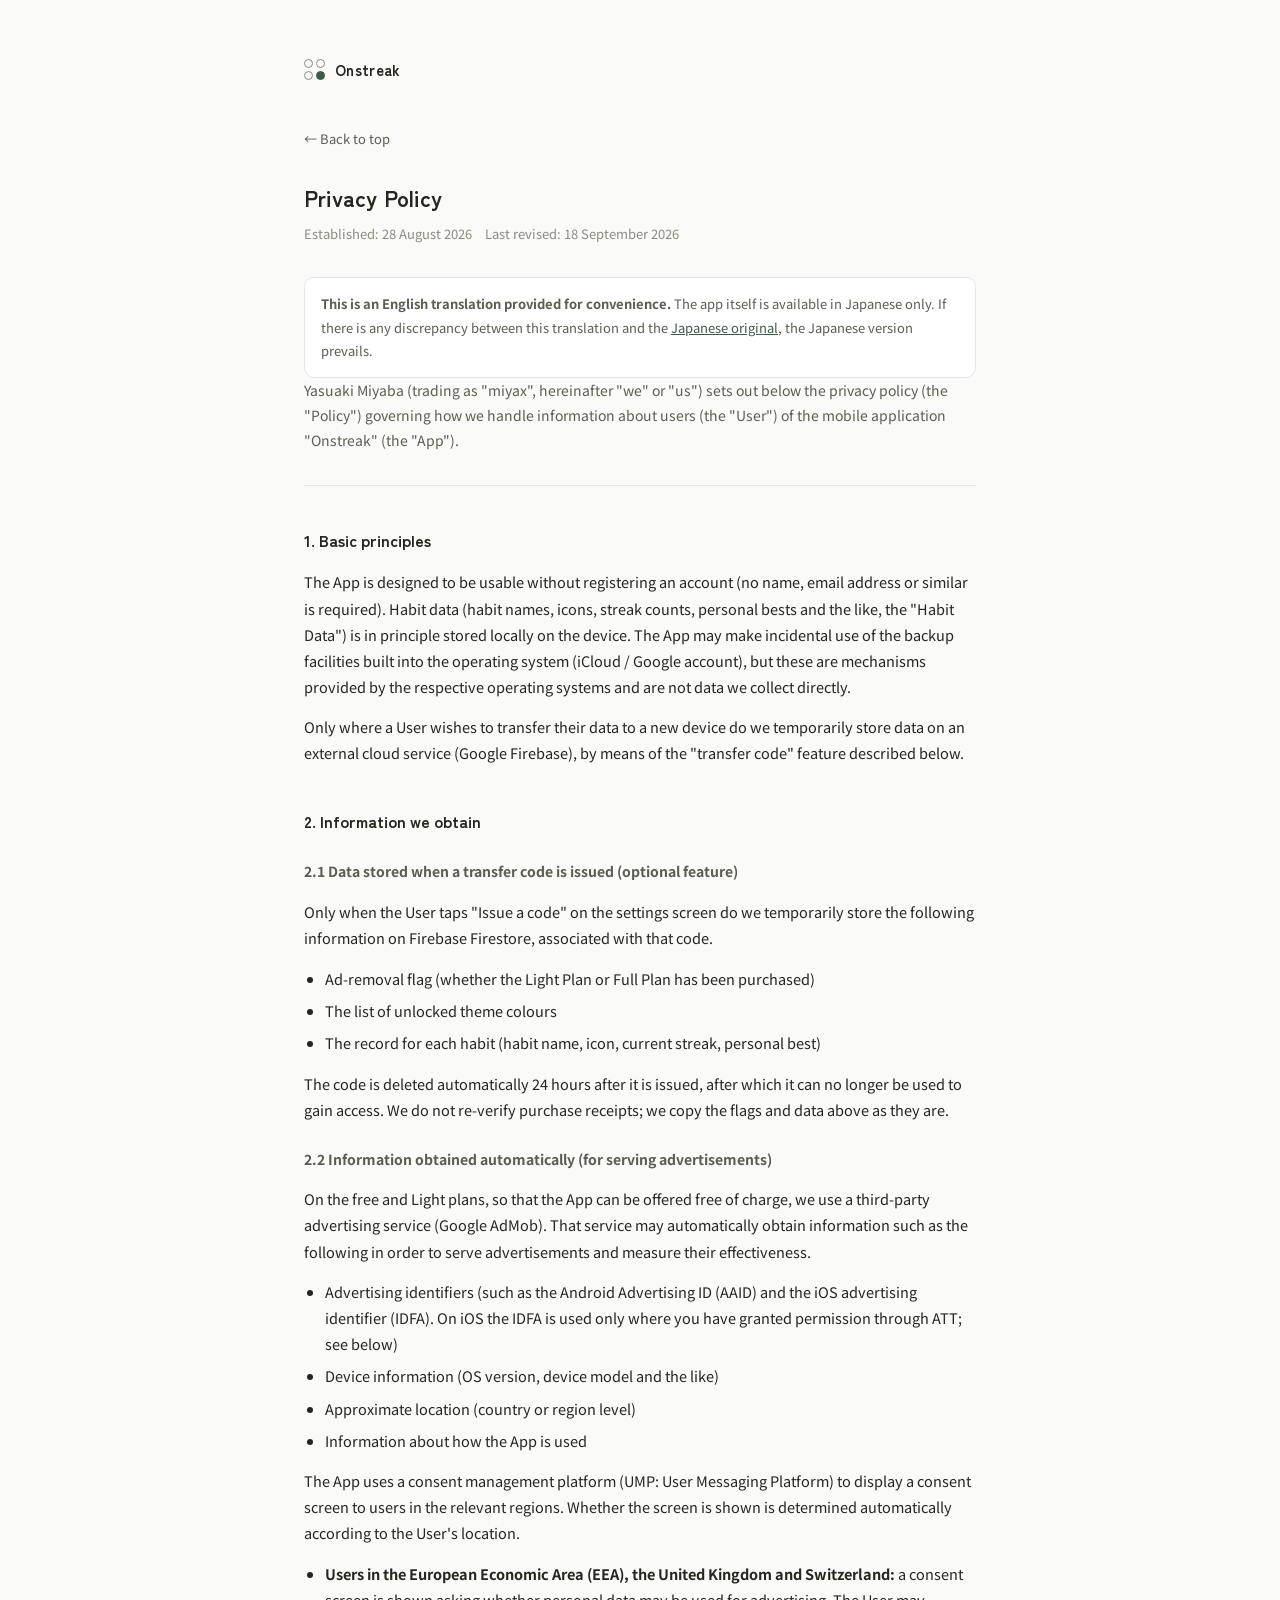
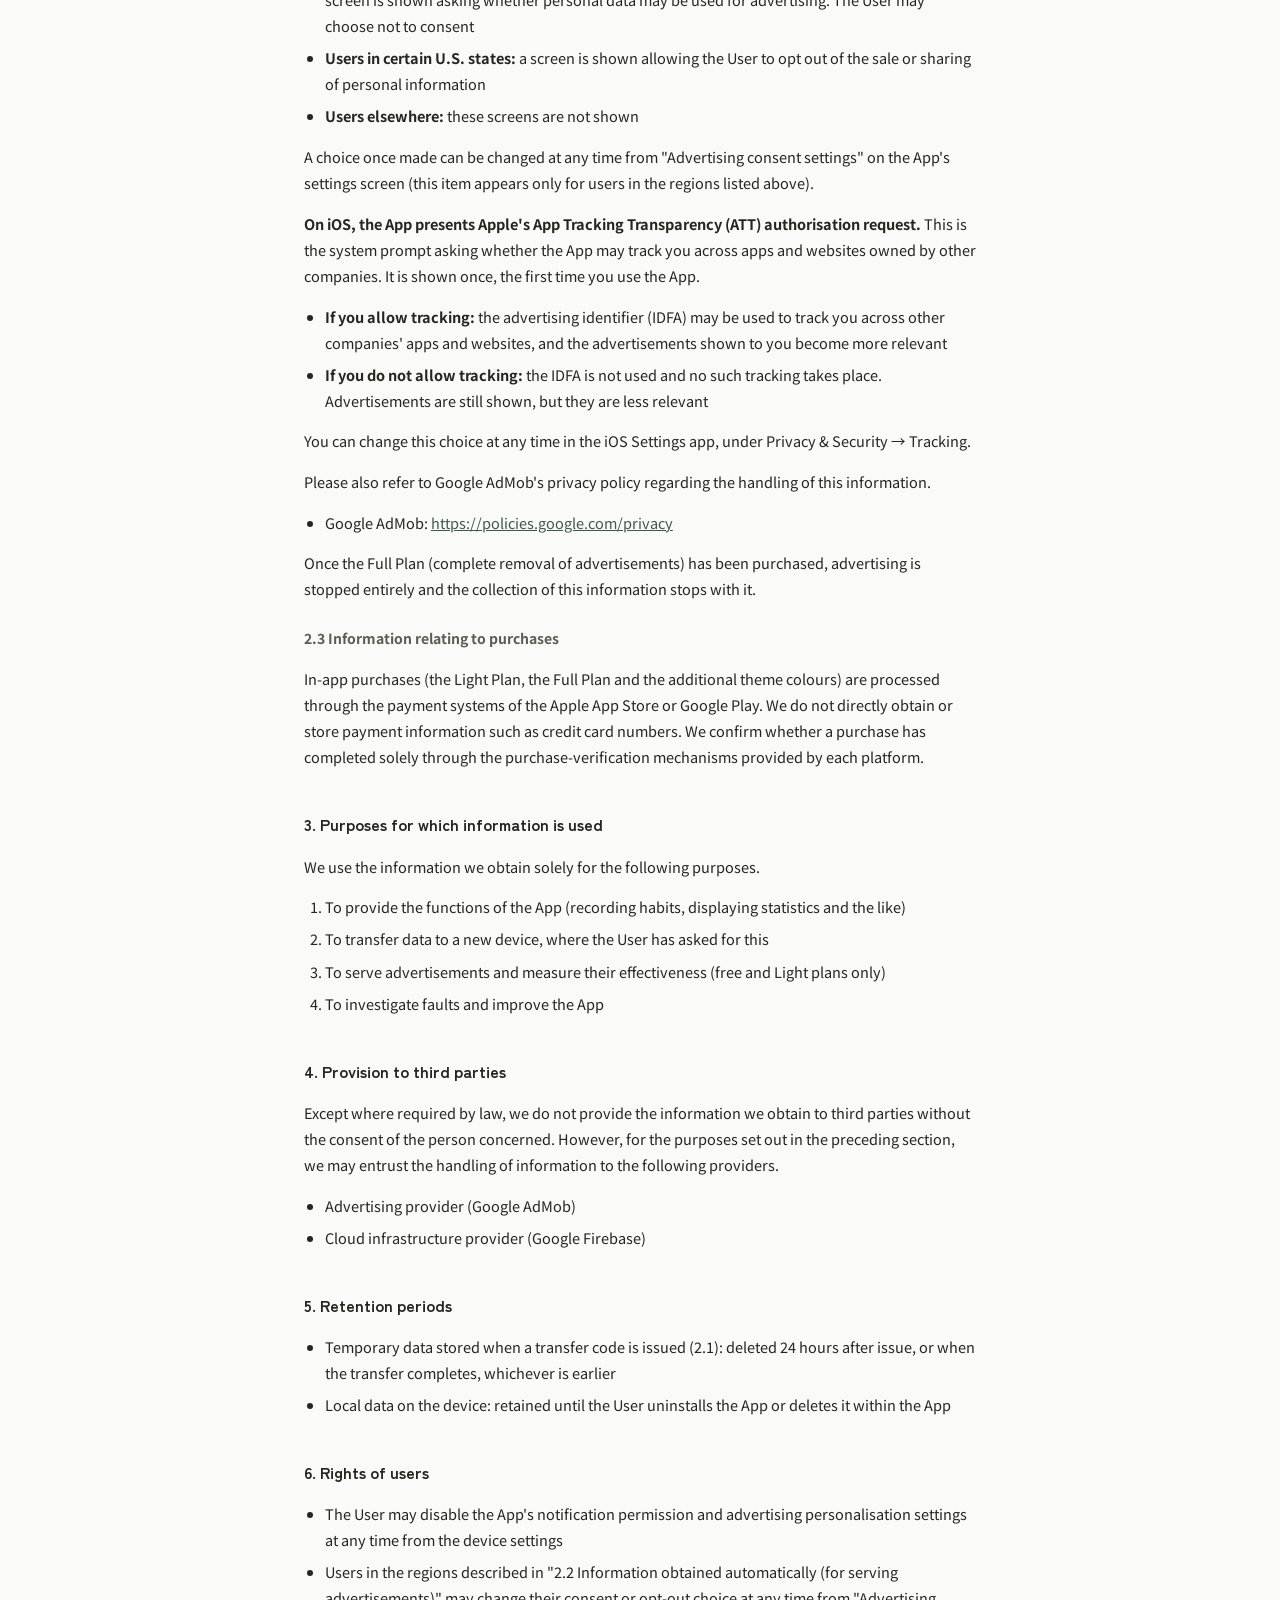
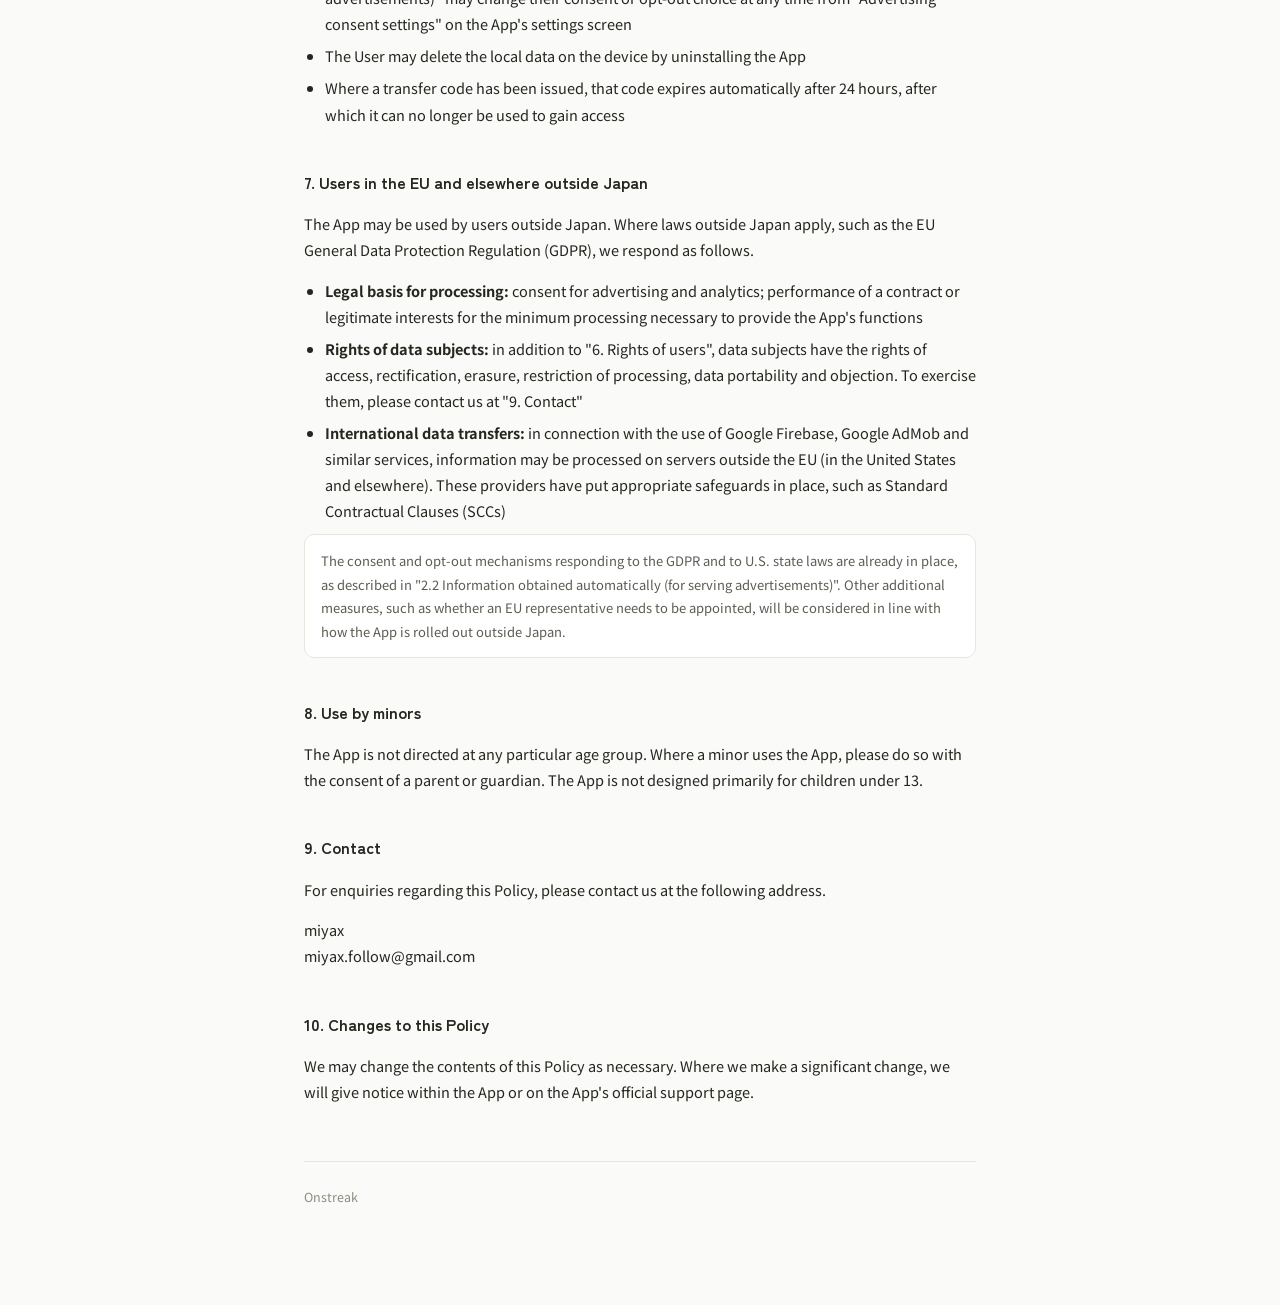
==== privacy-policy-en.html @ 6d24bc46 "ATTの実装に合わせてプライバシーポリシーを更新する" ====
<!doctype html>
<html lang="en">
<head>
<meta charset="utf-8">
<meta name="viewport" content="width=device-width, initial-scale=1">
<title>Privacy Policy｜Onstreak</title>
<link rel="stylesheet" href="style.css">
</head>
<body>
<div class="wrap">
  <div class="brand">
    <div class="brand-dots"><span></span><span></span><span></span><span></span></div>
    <div class="brand-name">Onstreak</div>
  </div>
  <a class="back" href="index.html">← Back to top</a>

  <h1>Privacy Policy</h1>
  <div class="dates">Established: 28 August 2026　Last revised: 18 September 2026</div>

  <div class="note">
    <strong>This is an English translation provided for convenience.</strong>
    The app itself is available in Japanese only. If there is any discrepancy between this
    translation and the <a href="privacy-policy.html">Japanese original</a>, the Japanese
    version prevails.
  </div>

  <div class="intro">
    Yasuaki Miyaba (trading as "miyax", hereinafter "we" or "us") sets out below the privacy policy
    (the "Policy") governing how we handle information about users (the "User") of the mobile
    application "Onstreak" (the "App").
  </div>

  <h2>1. Basic principles</h2>
  <p>The App is designed to be usable without registering an account (no name, email address or similar is required). Habit data (habit names, icons, streak counts, personal bests and the like, the "Habit Data") is in principle stored locally on the device. The App may make incidental use of the backup facilities built into the operating system (iCloud / Google account), but these are mechanisms provided by the respective operating systems and are not data we collect directly.</p>
  <p>Only where a User wishes to transfer their data to a new device do we temporarily store data on an external cloud service (Google Firebase), by means of the "transfer code" feature described below.</p>

  <h2>2. Information we obtain</h2>

  <h3>2.1 Data stored when a transfer code is issued (optional feature)</h3>
  <p>Only when the User taps "Issue a code" on the settings screen do we temporarily store the following information on Firebase Firestore, associated with that code.</p>
  <ul>
    <li>Ad-removal flag (whether the Light Plan or Full Plan has been purchased)</li>
    <li>The list of unlocked theme colours</li>
    <li>The record for each habit (habit name, icon, current streak, personal best)</li>
  </ul>
  <p>The code is deleted automatically 24 hours after it is issued, after which it can no longer be used to gain access. We do not re-verify purchase receipts; we copy the flags and data above as they are.</p>

  <h3>2.2 Information obtained automatically (for serving advertisements)</h3>
  <p>On the free and Light plans, so that the App can be offered free of charge, we use a third-party advertising service (Google AdMob). That service may automatically obtain information such as the following in order to serve advertisements and measure their effectiveness.</p>
  <ul>
    <li>Advertising identifiers (such as the Android Advertising ID (AAID) and the iOS advertising identifier (IDFA). On iOS the IDFA is used only where you have granted permission through ATT; see below)</li>
    <li>Device information (OS version, device model and the like)</li>
    <li>Approximate location (country or region level)</li>
    <li>Information about how the App is used</li>
  </ul>
  <p>The App uses a consent management platform (UMP: User Messaging Platform) to display a consent screen to users in the relevant regions. Whether the screen is shown is determined automatically according to the User's location.</p>
  <ul>
    <li><strong>Users in the European Economic Area (EEA), the United Kingdom and Switzerland:</strong> a consent screen is shown asking whether personal data may be used for advertising. The User may choose not to consent</li>
    <li><strong>Users in certain U.S. states:</strong> a screen is shown allowing the User to opt out of the sale or sharing of personal information</li>
    <li><strong>Users elsewhere:</strong> these screens are not shown</li>
  </ul>
  <p>A choice once made can be changed at any time from "Advertising consent settings" on the App's settings screen (this item appears only for users in the regions listed above).</p>
  <p><strong>On iOS, the App presents Apple's App Tracking Transparency (ATT) authorisation request.</strong> This is the system prompt asking whether the App may track you across apps and websites owned by other companies. It is shown once, the first time you use the App.</p>
  <ul>
    <li><strong>If you allow tracking:</strong> the advertising identifier (IDFA) may be used to track you across other companies' apps and websites, and the advertisements shown to you become more relevant</li>
    <li><strong>If you do not allow tracking:</strong> the IDFA is not used and no such tracking takes place. Advertisements are still shown, but they are less relevant</li>
  </ul>
  <p>You can change this choice at any time in the iOS Settings app, under Privacy &amp; Security &rarr; Tracking.</p>
  <p>Please also refer to Google AdMob's privacy policy regarding the handling of this information.</p>
  <ul>
    <li>Google AdMob: <a href="https://policies.google.com/privacy" target="_blank" rel="noopener">https://policies.google.com/privacy</a></li>
  </ul>
  <p>Once the Full Plan (complete removal of advertisements) has been purchased, advertising is stopped entirely and the collection of this information stops with it.</p>

  <h3>2.3 Information relating to purchases</h3>
  <p>In-app purchases (the Light Plan, the Full Plan and the additional theme colours) are processed through the payment systems of the Apple App Store or Google Play. We do not directly obtain or store payment information such as credit card numbers. We confirm whether a purchase has completed solely through the purchase-verification mechanisms provided by each platform.</p>

  <h2>3. Purposes for which information is used</h2>
  <p>We use the information we obtain solely for the following purposes.</p>
  <ol>
    <li>To provide the functions of the App (recording habits, displaying statistics and the like)</li>
    <li>To transfer data to a new device, where the User has asked for this</li>
    <li>To serve advertisements and measure their effectiveness (free and Light plans only)</li>
    <li>To investigate faults and improve the App</li>
  </ol>

  <h2>4. Provision to third parties</h2>
  <p>Except where required by law, we do not provide the information we obtain to third parties without the consent of the person concerned. However, for the purposes set out in the preceding section, we may entrust the handling of information to the following providers.</p>
  <ul>
    <li>Advertising provider (Google AdMob)</li>
    <li>Cloud infrastructure provider (Google Firebase)</li>
  </ul>

  <h2>5. Retention periods</h2>
  <ul>
    <li>Temporary data stored when a transfer code is issued (2.1): deleted 24 hours after issue, or when the transfer completes, whichever is earlier</li>
    <li>Local data on the device: retained until the User uninstalls the App or deletes it within the App</li>
  </ul>

  <h2>6. Rights of users</h2>
  <ul>
    <li>The User may disable the App's notification permission and advertising personalisation settings at any time from the device settings</li>
    <li>Users in the regions described in "2.2 Information obtained automatically (for serving advertisements)" may change their consent or opt-out choice at any time from "Advertising consent settings" on the App's settings screen</li>
    <li>The User may delete the local data on the device by uninstalling the App</li>
    <li>Where a transfer code has been issued, that code expires automatically after 24 hours, after which it can no longer be used to gain access</li>
  </ul>

  <h2>7. Users in the EU and elsewhere outside Japan</h2>
  <p>The App may be used by users outside Japan. Where laws outside Japan apply, such as the EU General Data Protection Regulation (GDPR), we respond as follows.</p>
  <ul>
    <li><strong>Legal basis for processing:</strong> consent for advertising and analytics; performance of a contract or legitimate interests for the minimum processing necessary to provide the App's functions</li>
    <li><strong>Rights of data subjects:</strong> in addition to "6. Rights of users", data subjects have the rights of access, rectification, erasure, restriction of processing, data portability and objection. To exercise them, please contact us at "9. Contact"</li>
    <li><strong>International data transfers:</strong> in connection with the use of Google Firebase, Google AdMob and similar services, information may be processed on servers outside the EU (in the United States and elsewhere). These providers have put appropriate safeguards in place, such as Standard Contractual Clauses (SCCs)</li>
  </ul>
  <div class="note">The consent and opt-out mechanisms responding to the GDPR and to U.S. state laws are already in place, as described in "2.2 Information obtained automatically (for serving advertisements)". Other additional measures, such as whether an EU representative needs to be appointed, will be considered in line with how the App is rolled out outside Japan.</div>

  <h2>8. Use by minors</h2>
  <p>The App is not directed at any particular age group. Where a minor uses the App, please do so with the consent of a parent or guardian. The App is not designed primarily for children under 13.</p>

  <h2>9. Contact</h2>
  <p>For enquiries regarding this Policy, please contact us at the following address.</p>
  <p>miyax<br>miyax.follow@gmail.com</p>

  <h2>10. Changes to this Policy</h2>
  <p>We may change the contents of this Policy as necessary. Where we make a significant change, we will give notice within the App or on the App's official support page.</p>

  <footer>Onstreak</footer>
</div>
</body>
</html>
---- style.css ----
@import url('https://fonts.googleapis.com/css2?family=Noto+Sans+JP:wght@400;500;700&family=Zen+Kaku+Gothic+New:wght@500;700&display=swap');

:root {
  --bg: #FAFAF8;
  --surface: #FFFFFF;
  --text-primary: #26261F;
  --text-secondary: #5C5C52;
  --text-tertiary: #8C8C80;
  --accent: #3F5A47;
  --border: #E7E7DF;
}

* { box-sizing: border-box; }

body {
  margin: 0;
  background: var(--bg);
  color: var(--text-primary);
  font-family: "Noto Sans JP", -apple-system, BlinkMacSystemFont, sans-serif;
  line-height: 1.8;
  -webkit-font-smoothing: antialiased;
}

.wrap {
  max-width: 720px;
  margin: 0 auto;
  padding: 56px 24px 96px;
}

.brand {
  display: flex;
  align-items: center;
  gap: 10px;
  margin-bottom: 40px;
}

.brand-dots {
  display: grid;
  grid-template-columns: repeat(2, 9px);
  grid-template-rows: repeat(2, 9px);
  gap: 3px;
}
.brand-dots span { border-radius: 50%; background: transparent; border: 1.5px solid var(--text-tertiary); }
.brand-dots span:nth-child(4) { background: var(--accent); border-color: var(--accent); }

.brand-name {
  font-family: "Zen Kaku Gothic New", sans-serif;
  font-weight: 700;
  font-size: 15px;
  letter-spacing: 0.02em;
  color: var(--text-primary);
}

a.back {
  display: inline-block;
  margin-bottom: 28px;
  color: var(--text-secondary);
  text-decoration: none;
  font-size: 13px;
}
a.back:hover { color: var(--accent); }

h1 {
  font-family: "Zen Kaku Gothic New", sans-serif;
  font-size: 22px;
  font-weight: 700;
  margin: 0 0 4px;
  letter-spacing: 0.01em;
}

.dates {
  color: var(--text-tertiary);
  font-size: 13px;
  margin-bottom: 32px;
}

.intro {
  color: var(--text-secondary);
  font-size: 14px;
  margin-bottom: 40px;
  padding-bottom: 32px;
  border-bottom: 1px solid var(--border);
}

h2 {
  font-family: "Zen Kaku Gothic New", sans-serif;
  font-size: 16px;
  font-weight: 700;
  margin: 40px 0 14px;
  color: var(--text-primary);
}

h3 {
  font-size: 14px;
  font-weight: 700;
  margin: 24px 0 10px;
  color: var(--text-secondary);
}

p, li { font-size: 14.5px; color: var(--text-primary); }

ul, ol { padding-left: 1.3em; margin: 10px 0; }
li { margin: 6px 0; }

.card-list a {
  display: block;
  padding: 18px 20px;
  margin-bottom: 12px;
  background: var(--surface);
  border: 1px solid var(--border);
  border-radius: 12px;
  color: var(--text-primary);
  text-decoration: none;
  font-size: 14.5px;
  font-weight: 500;
  transition: border-color .15s ease;
}
.card-list a:hover { border-color: var(--accent); }
.card-list a .arrow { float: right; color: var(--text-tertiary); }

table {
  width: 100%;
  border-collapse: collapse;
  margin: 12px 0 24px;
  font-size: 13.5px;
}
table th, table td {
  text-align: left;
  padding: 12px 14px;
  border-bottom: 1px solid var(--border);
  vertical-align: top;
}
table th {
  width: 34%;
  color: var(--text-secondary);
  font-weight: 500;
  white-space: nowrap;
}

.note {
  margin-top: 6px;
  padding: 14px 16px;
  background: var(--surface);
  border: 1px solid var(--border);
  border-radius: 10px;
  color: var(--text-secondary);
  font-size: 13px;
}

footer {
  margin-top: 56px;
  padding-top: 24px;
  border-top: 1px solid var(--border);
  color: var(--text-tertiary);
  font-size: 12.5px;
}

a { color: var(--accent); }
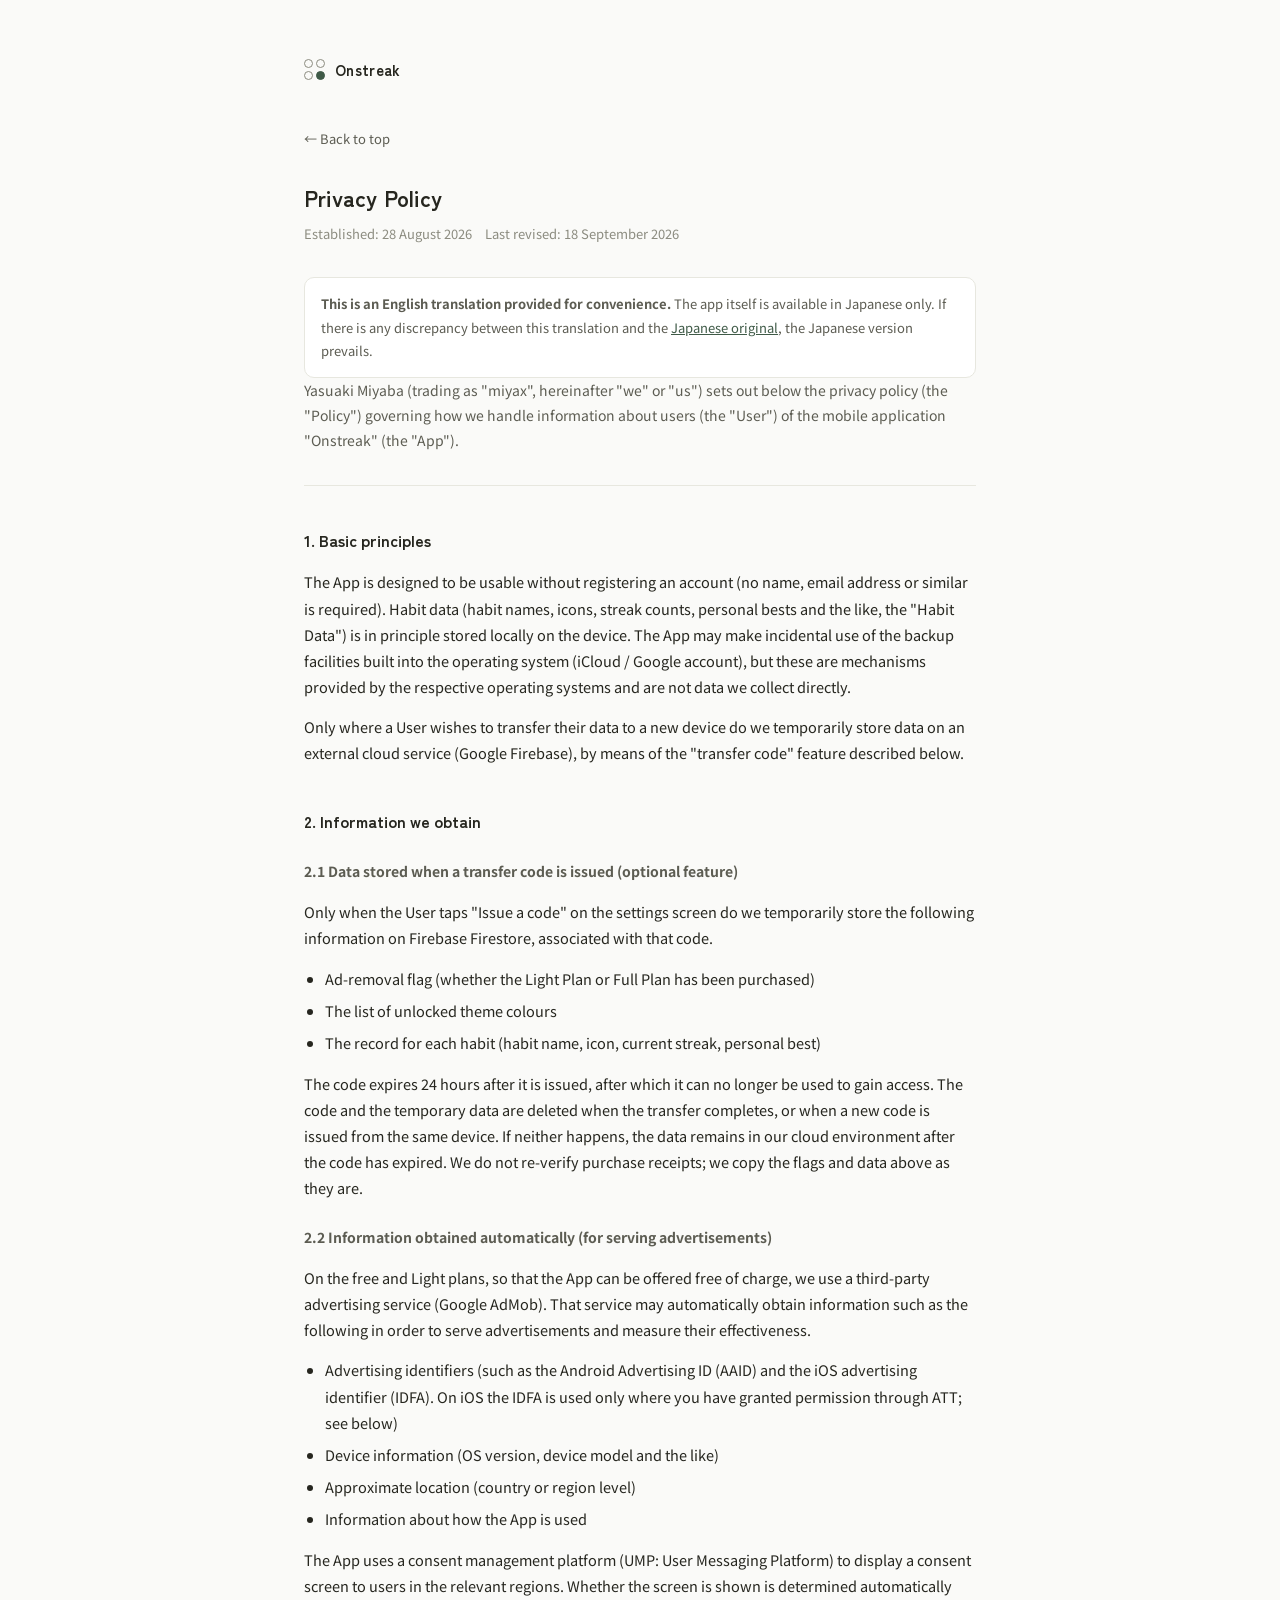
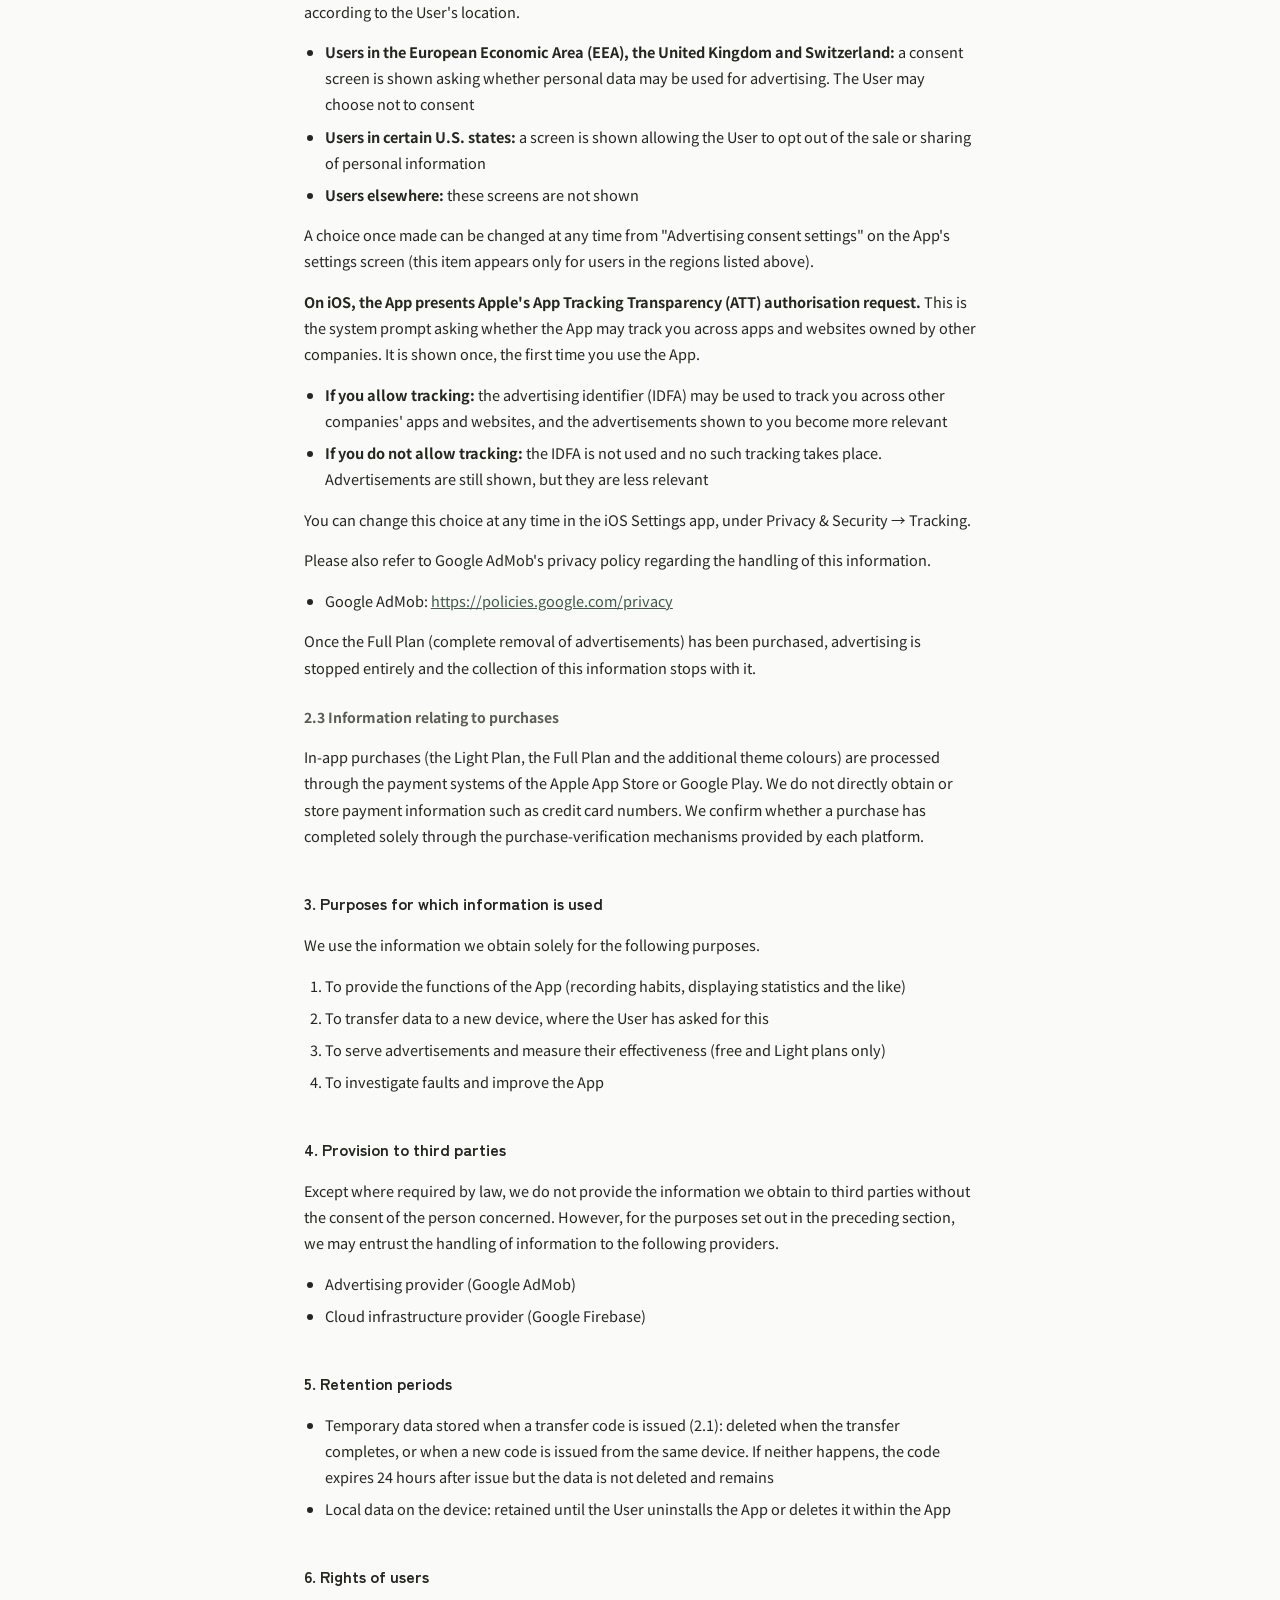
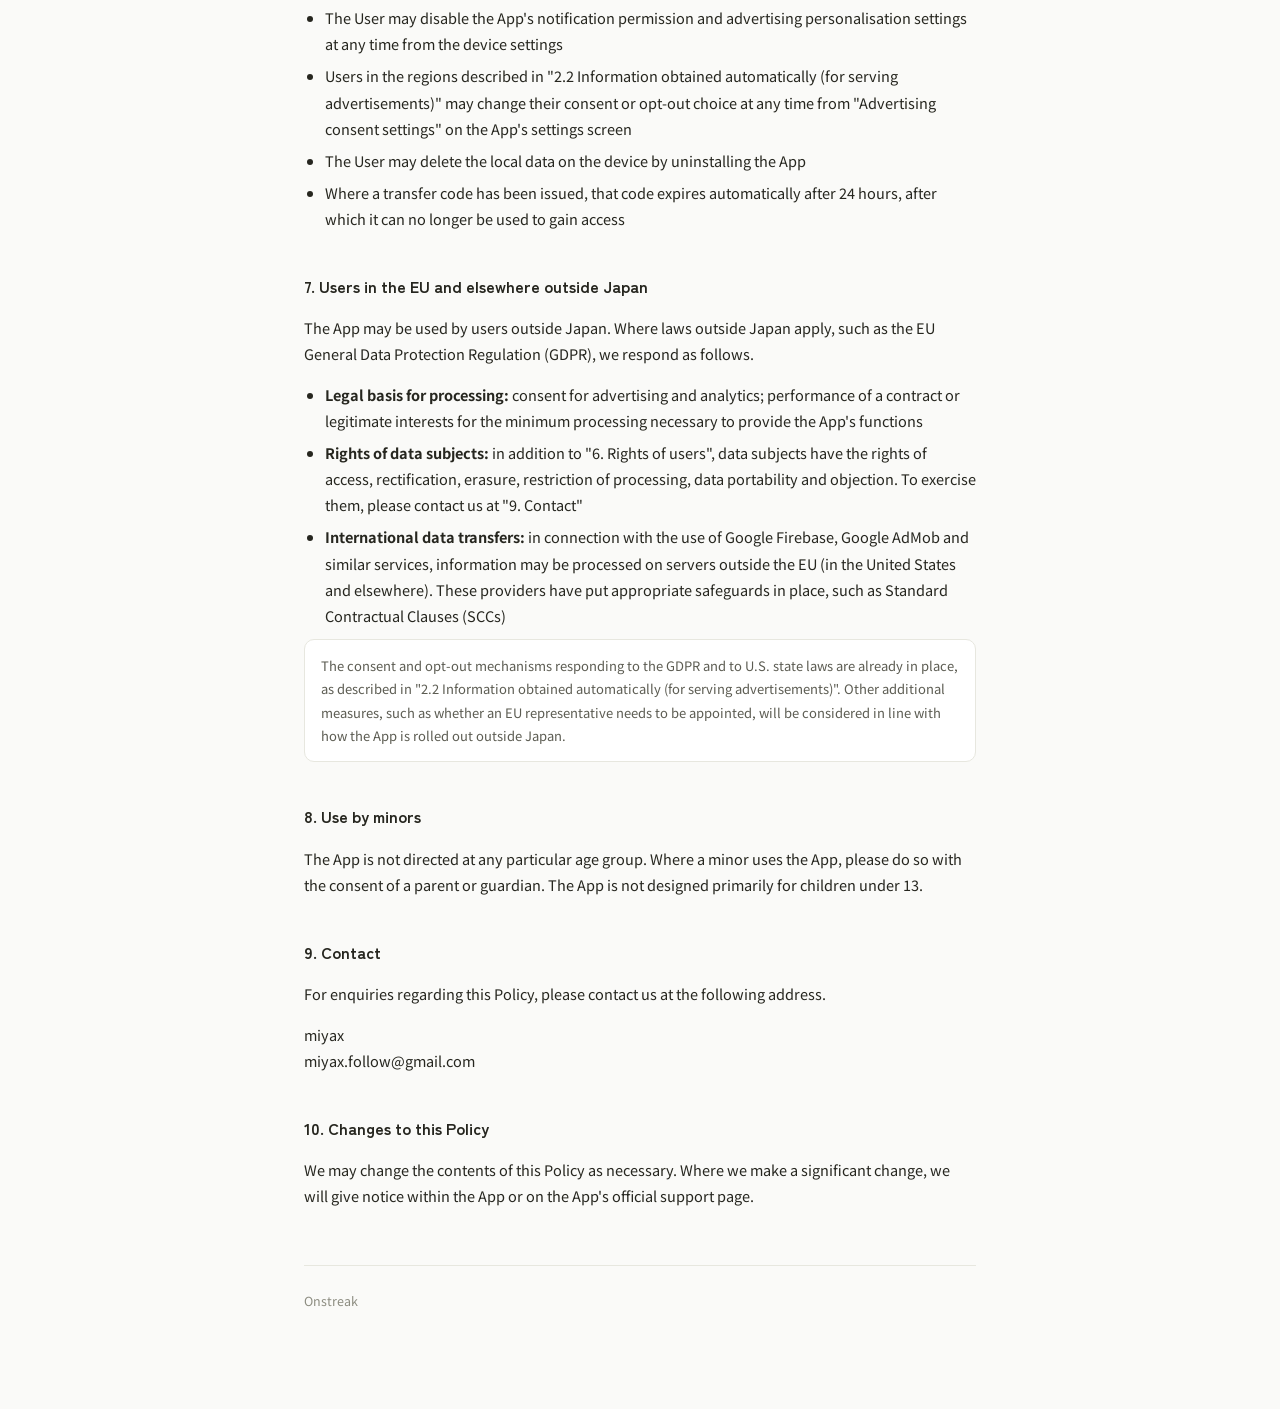
==== commit ae26dbe4: "fix: 引き継ぎコードの保存期間の記載を実態に合わせる(削除ではなく失効) TTLポリシーが入っていないため、引き継ぎも再発行もされなかったコードの実体はFirestoreに残る。「発行から24時間" ====
--- a/privacy-policy-en.html
+++ b/privacy-policy-en.html
@@ -43,7 +43,7 @@
     <li>The list of unlocked theme colours</li>
     <li>The record for each habit (habit name, icon, current streak, personal best)</li>
   </ul>
-  <p>The code is deleted automatically 24 hours after it is issued, after which it can no longer be used to gain access. We do not re-verify purchase receipts; we copy the flags and data above as they are.</p>
+  <p>The code expires 24 hours after it is issued, after which it can no longer be used to gain access. The code and the temporary data are deleted when the transfer completes, or when a new code is issued from the same device. If neither happens, the data remains in our cloud environment after the code has expired. We do not re-verify purchase receipts; we copy the flags and data above as they are.</p>
 
   <h3>2.2 Information obtained automatically (for serving advertisements)</h3>
   <p>On the free and Light plans, so that the App can be offered free of charge, we use a third-party advertising service (Google AdMob). That service may automatically obtain information such as the following in order to serve advertisements and measure their effectiveness.</p>
@@ -93,7 +93,7 @@
 
   <h2>5. Retention periods</h2>
   <ul>
-    <li>Temporary data stored when a transfer code is issued (2.1): deleted 24 hours after issue, or when the transfer completes, whichever is earlier</li>
+    <li>Temporary data stored when a transfer code is issued (2.1): deleted when the transfer completes, or when a new code is issued from the same device. If neither happens, the code expires 24 hours after issue but the data is not deleted and remains</li>
     <li>Local data on the device: retained until the User uninstalls the App or deletes it within the App</li>
   </ul>
 
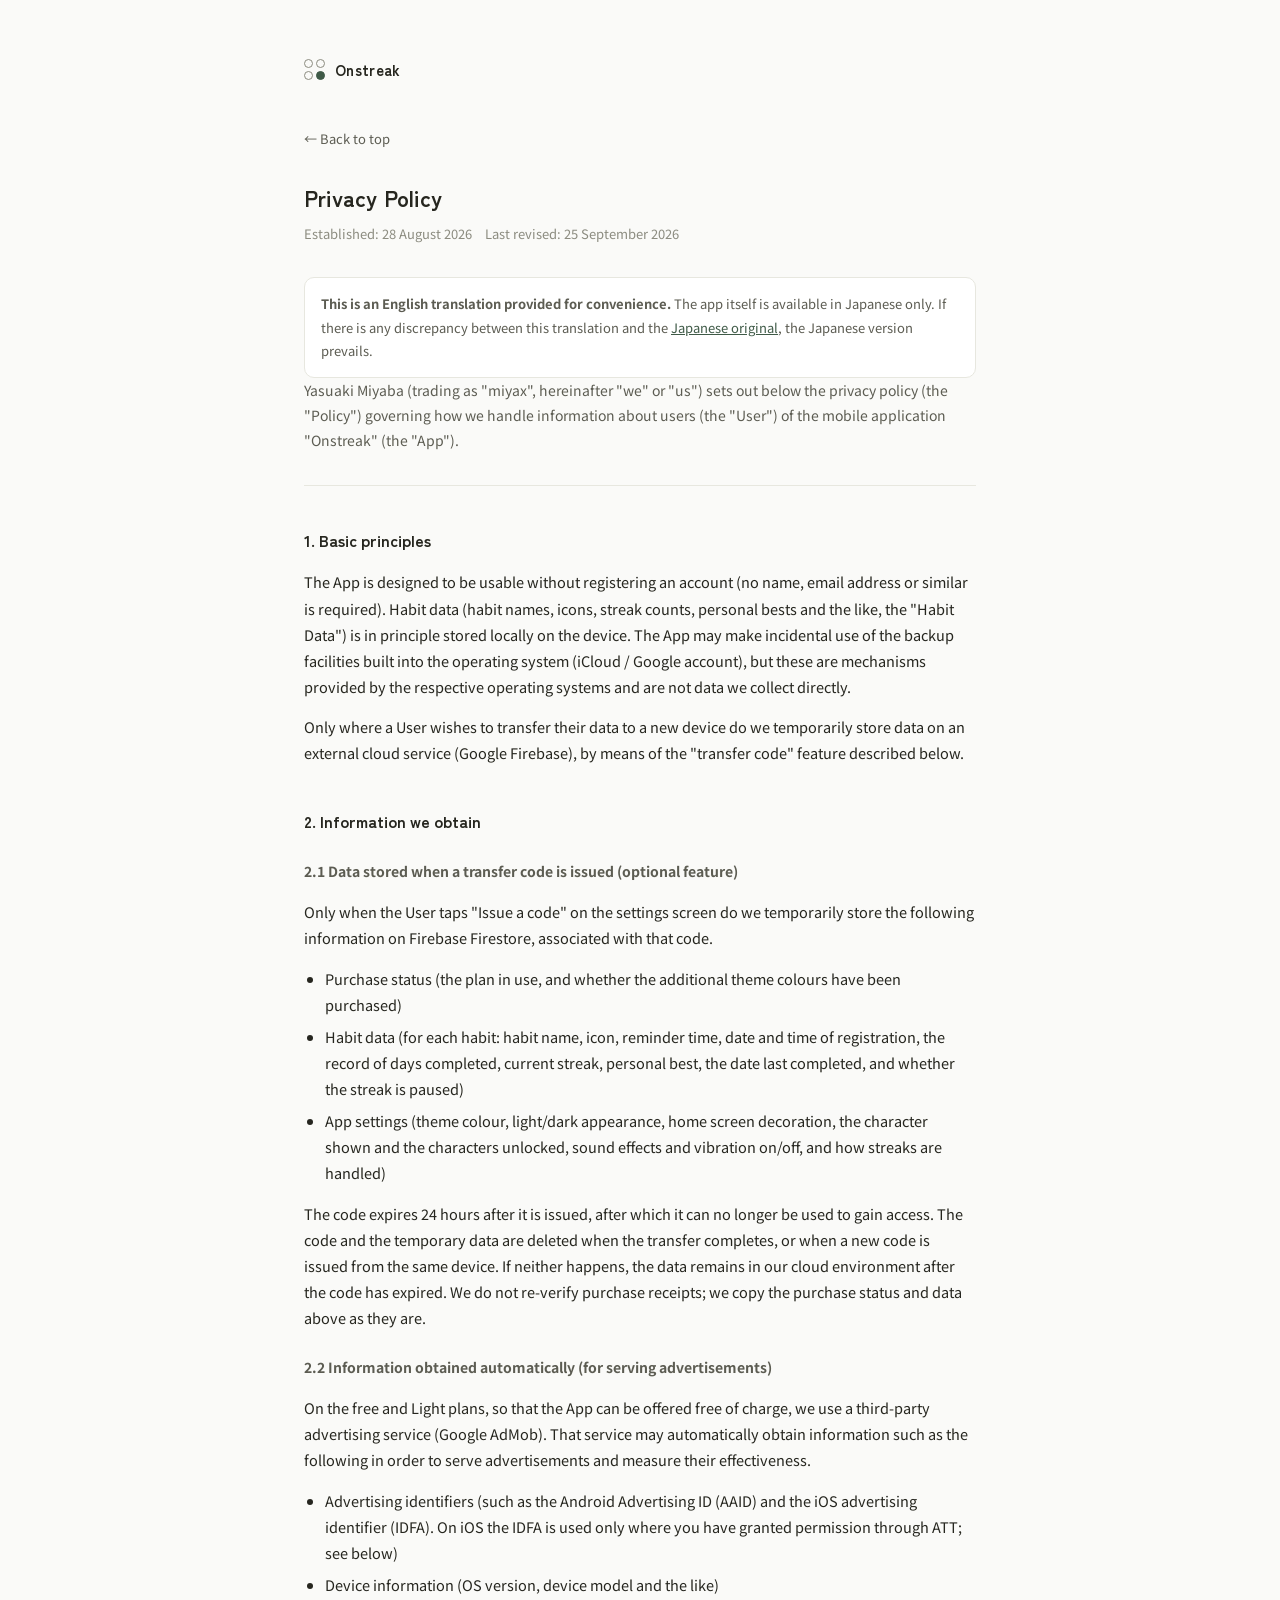
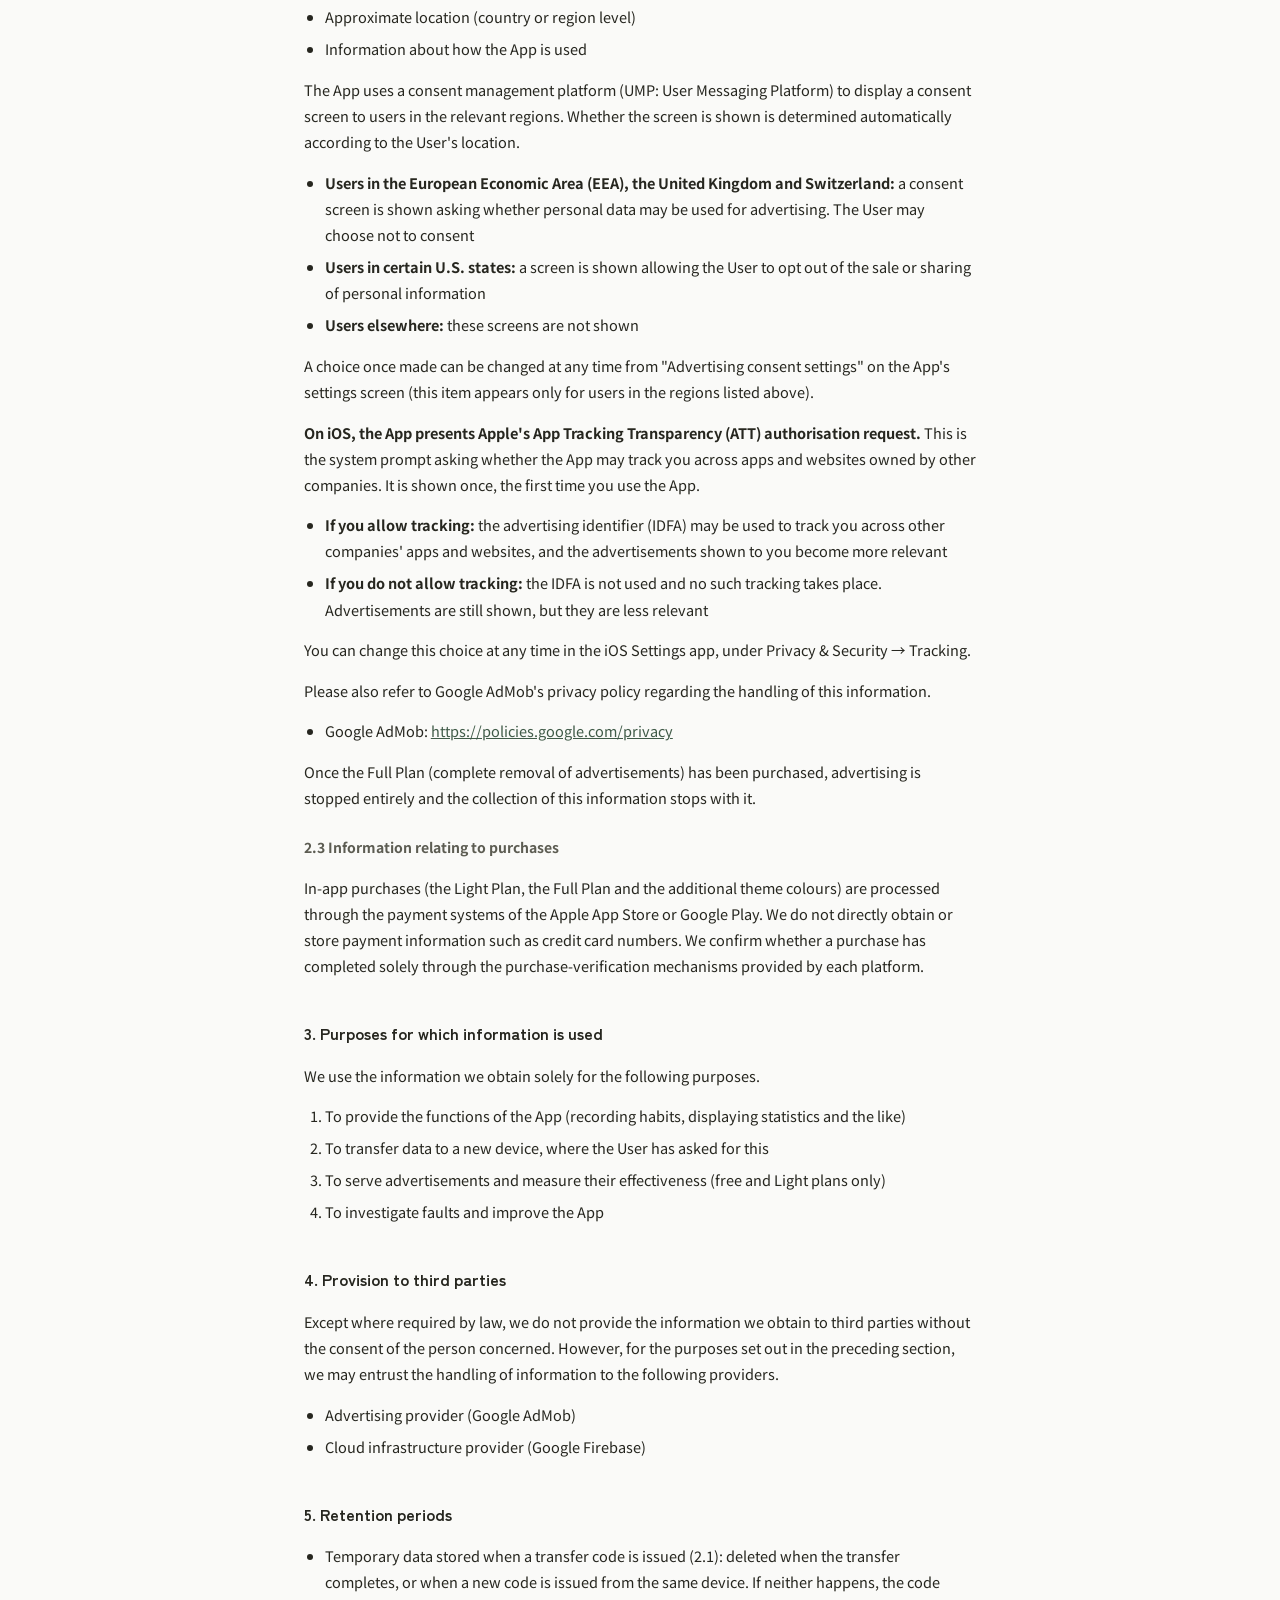
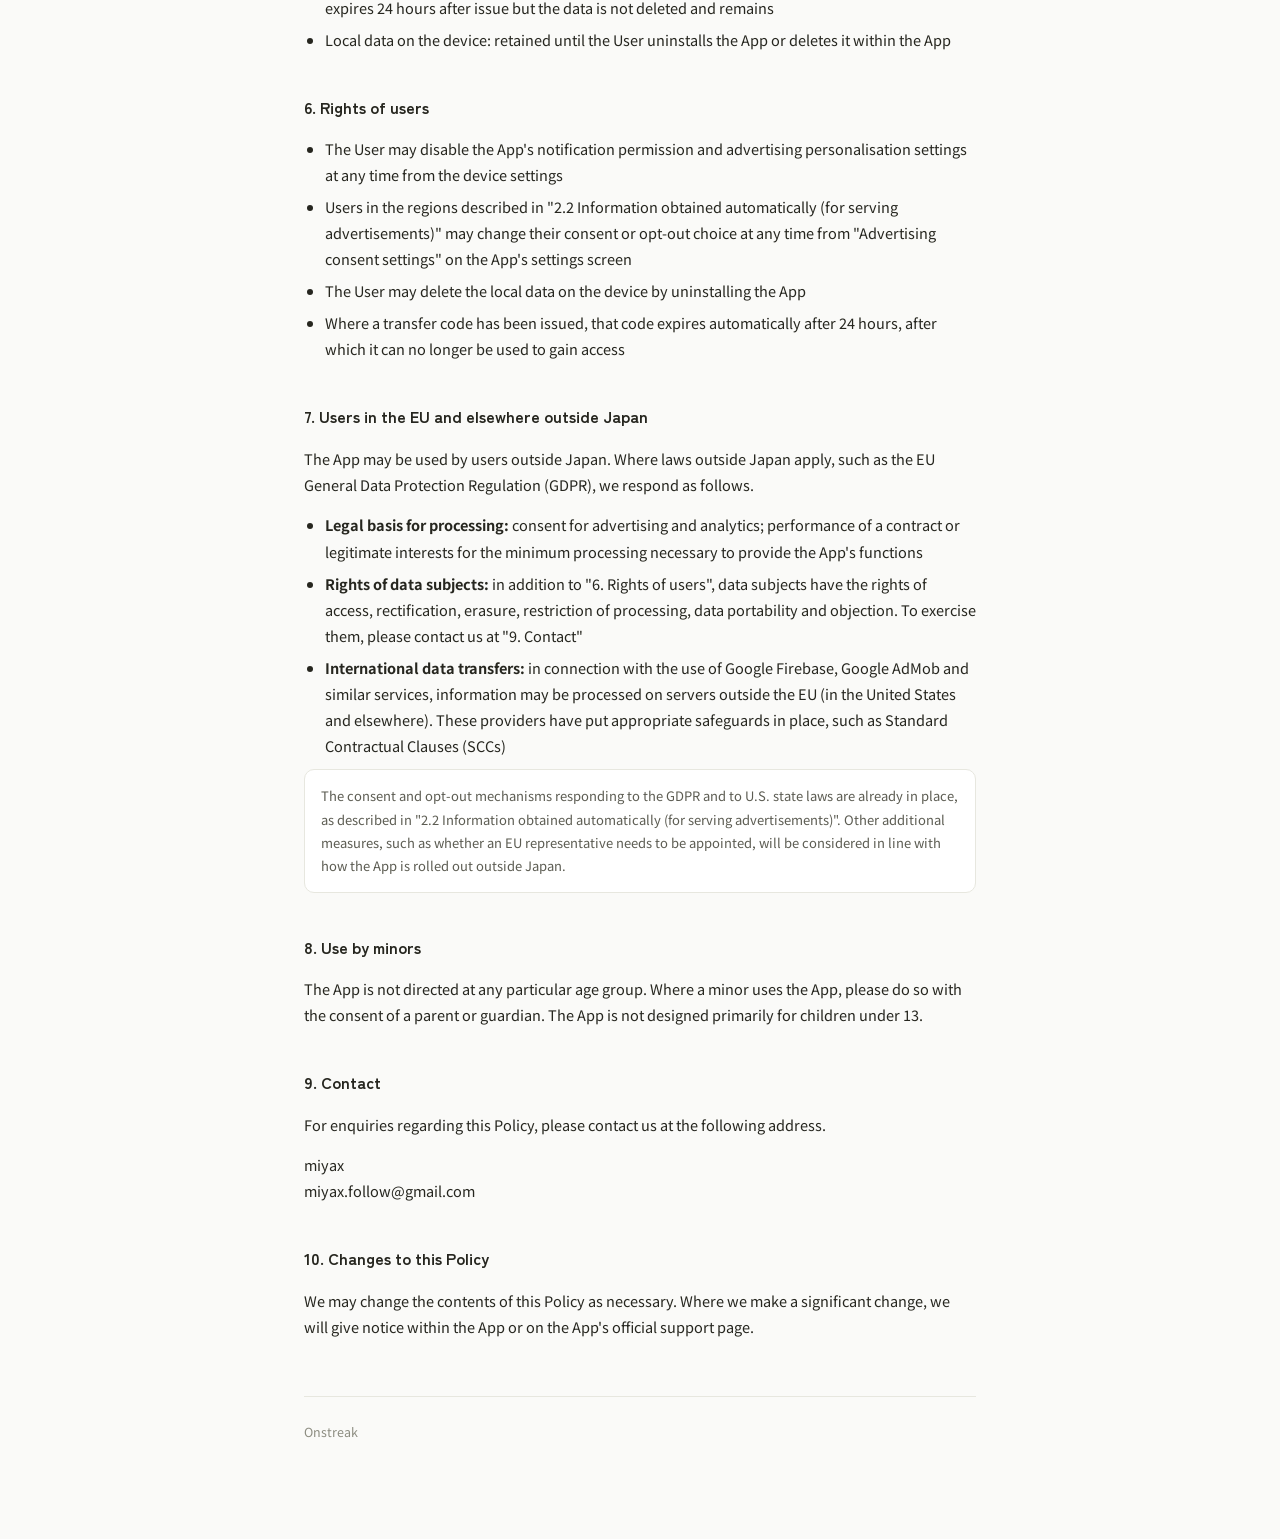
==== commit 498041c3: "プライバシーポリシー2.1を引き継ぎで実際に送るデータに合わせて書き足す Co-Authored-By: Claude Opus 5.5 <noreply@anthropic.com> Claude-" ====
--- a/privacy-policy-en.html
+++ b/privacy-policy-en.html
@@ -15,7 +15,7 @@
   <a class="back" href="index.html">← Back to top</a>
 
   <h1>Privacy Policy</h1>
-  <div class="dates">Established: 28 August 2026　Last revised: 18 September 2026</div>
+  <div class="dates">Established: 28 August 2026　Last revised: 25 September 2026</div>
 
   <div class="note">
     <strong>This is an English translation provided for convenience.</strong>
@@ -39,11 +39,11 @@
   <h3>2.1 Data stored when a transfer code is issued (optional feature)</h3>
   <p>Only when the User taps "Issue a code" on the settings screen do we temporarily store the following information on Firebase Firestore, associated with that code.</p>
   <ul>
-    <li>Ad-removal flag (whether the Light Plan or Full Plan has been purchased)</li>
-    <li>The list of unlocked theme colours</li>
-    <li>The record for each habit (habit name, icon, current streak, personal best)</li>
+    <li>Purchase status (the plan in use, and whether the additional theme colours have been purchased)</li>
+    <li>Habit data (for each habit: habit name, icon, reminder time, date and time of registration, the record of days completed, current streak, personal best, the date last completed, and whether the streak is paused)</li>
+    <li>App settings (theme colour, light/dark appearance, home screen decoration, the character shown and the characters unlocked, sound effects and vibration on/off, and how streaks are handled)</li>
   </ul>
-  <p>The code expires 24 hours after it is issued, after which it can no longer be used to gain access. The code and the temporary data are deleted when the transfer completes, or when a new code is issued from the same device. If neither happens, the data remains in our cloud environment after the code has expired. We do not re-verify purchase receipts; we copy the flags and data above as they are.</p>
+  <p>The code expires 24 hours after it is issued, after which it can no longer be used to gain access. The code and the temporary data are deleted when the transfer completes, or when a new code is issued from the same device. If neither happens, the data remains in our cloud environment after the code has expired. We do not re-verify purchase receipts; we copy the purchase status and data above as they are.</p>
 
   <h3>2.2 Information obtained automatically (for serving advertisements)</h3>
   <p>On the free and Light plans, so that the App can be offered free of charge, we use a third-party advertising service (Google AdMob). That service may automatically obtain information such as the following in order to serve advertisements and measure their effectiveness.</p>
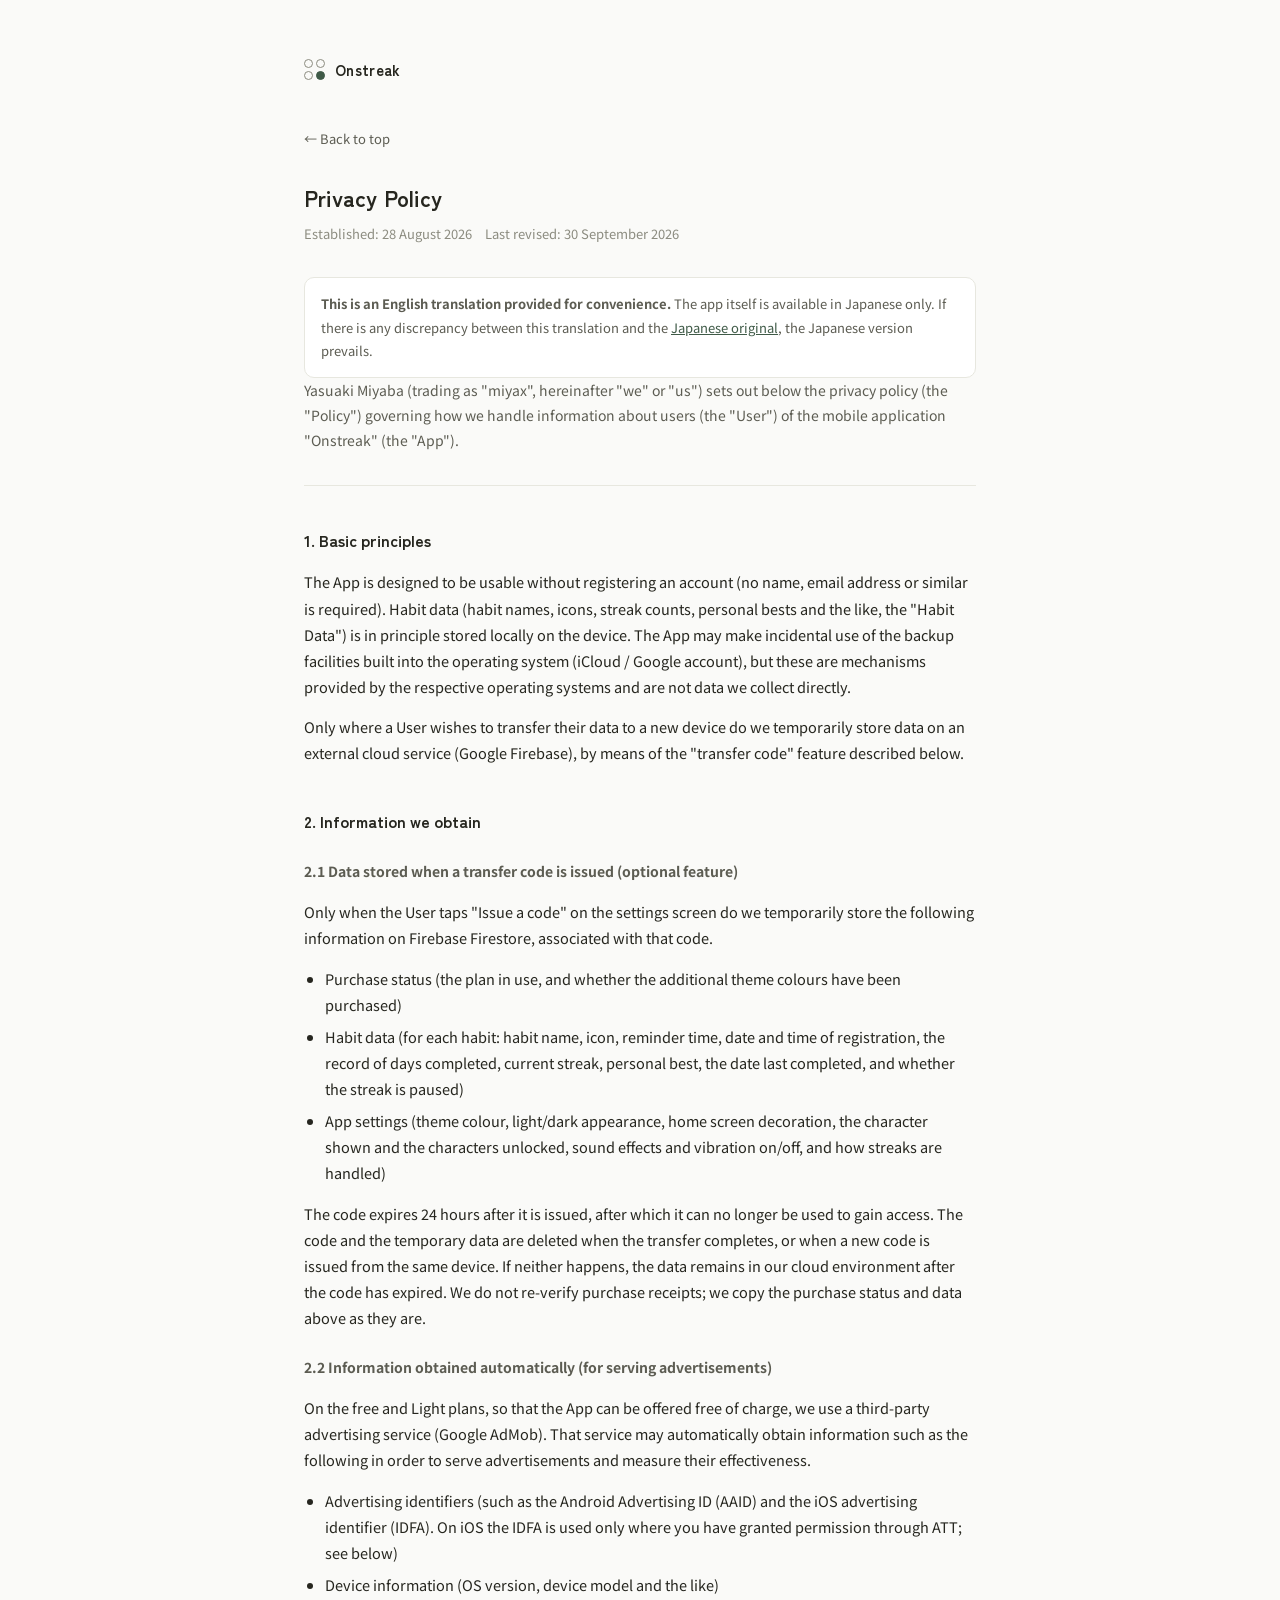
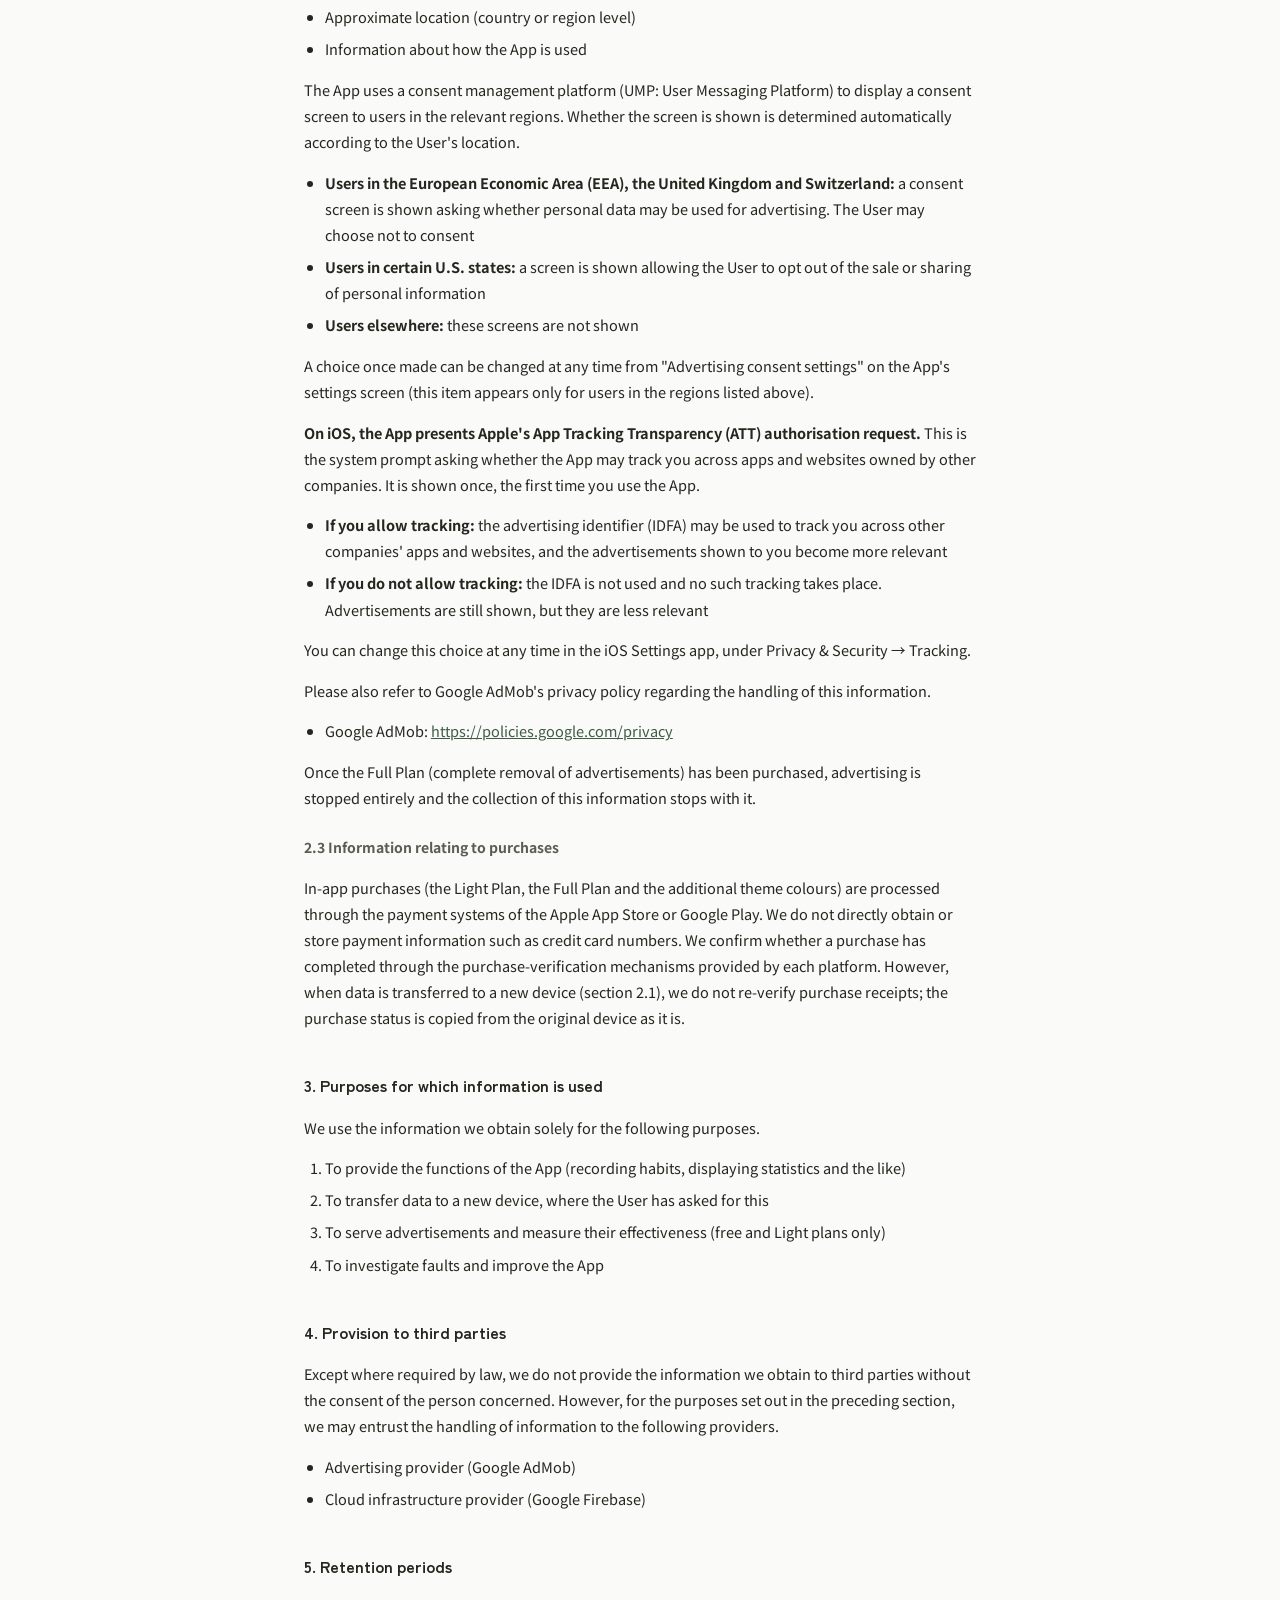
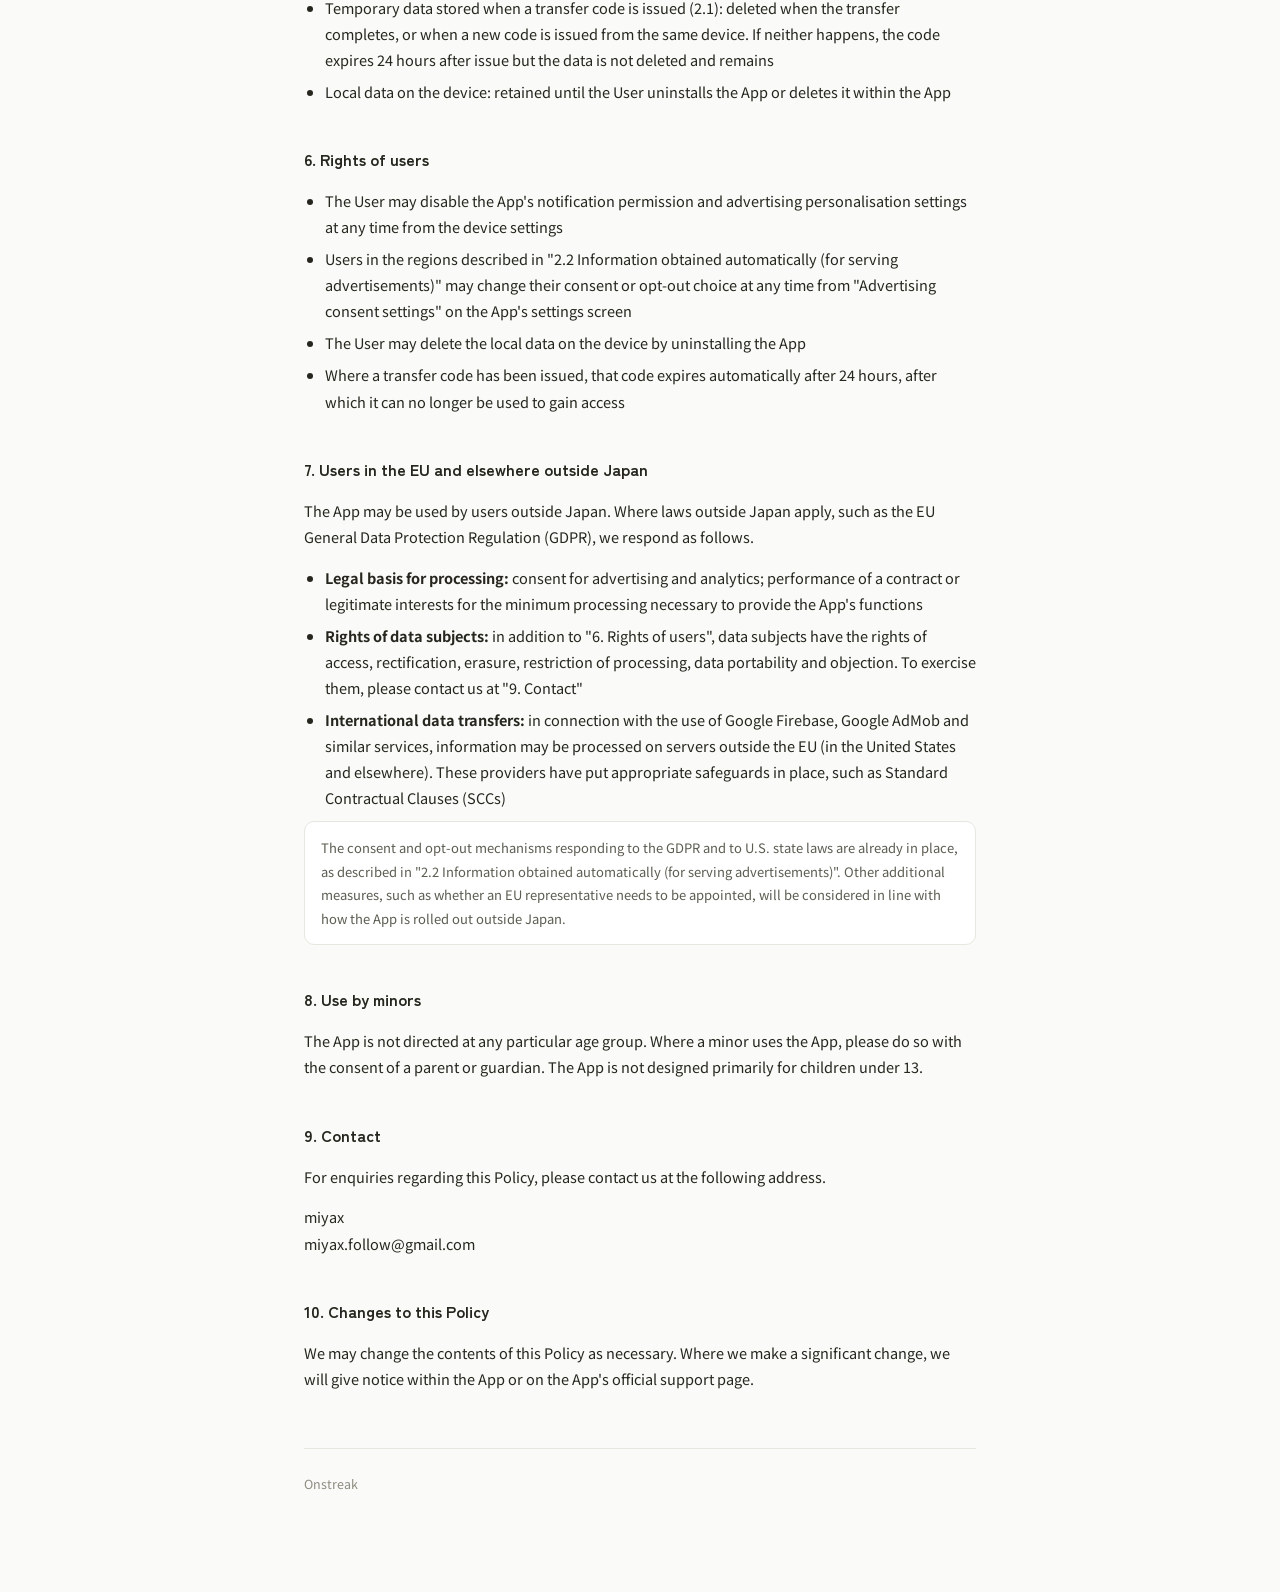
==== commit 6de6b7bf: "プライバシーポリシー2.3:引き継ぎでは購入を再検証しないことを明記(「のみ」を削除) 2.1(引き継ぎはレシートを再検証せず購入状況を複製)と2.3「購入検証の仕組みを通じてのみ確認」が矛盾していた" ====
--- a/privacy-policy-en.html
+++ b/privacy-policy-en.html
@@ -15,7 +15,7 @@
   <a class="back" href="index.html">← Back to top</a>
 
   <h1>Privacy Policy</h1>
-  <div class="dates">Established: 28 August 2026　Last revised: 25 September 2026</div>
+  <div class="dates">Established: 28 August 2026　Last revised: 30 September 2026</div>
 
   <div class="note">
     <strong>This is an English translation provided for convenience.</strong>
@@ -73,7 +73,7 @@
   <p>Once the Full Plan (complete removal of advertisements) has been purchased, advertising is stopped entirely and the collection of this information stops with it.</p>
 
   <h3>2.3 Information relating to purchases</h3>
-  <p>In-app purchases (the Light Plan, the Full Plan and the additional theme colours) are processed through the payment systems of the Apple App Store or Google Play. We do not directly obtain or store payment information such as credit card numbers. We confirm whether a purchase has completed solely through the purchase-verification mechanisms provided by each platform.</p>
+  <p>In-app purchases (the Light Plan, the Full Plan and the additional theme colours) are processed through the payment systems of the Apple App Store or Google Play. We do not directly obtain or store payment information such as credit card numbers. We confirm whether a purchase has completed through the purchase-verification mechanisms provided by each platform. However, when data is transferred to a new device (section 2.1), we do not re-verify purchase receipts; the purchase status is copied from the original device as it is.</p>
 
   <h2>3. Purposes for which information is used</h2>
   <p>We use the information we obtain solely for the following purposes.</p>
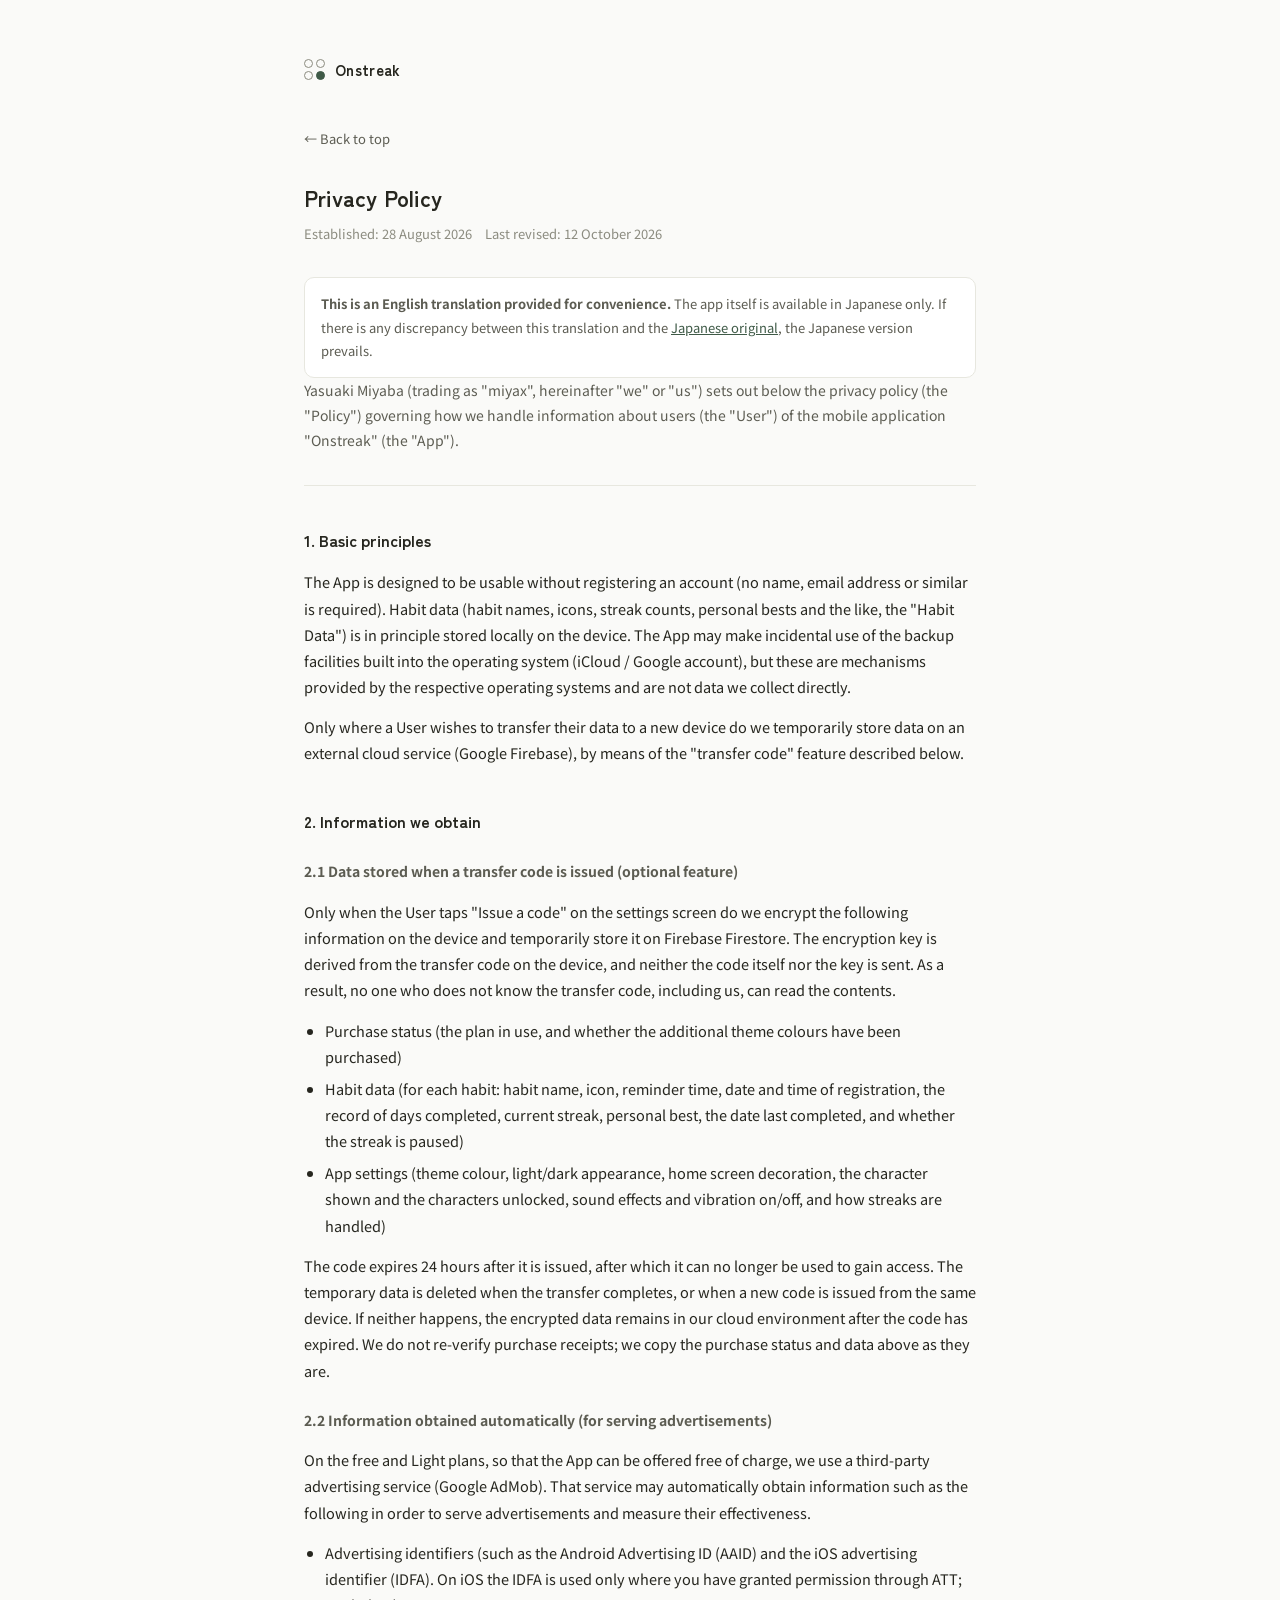
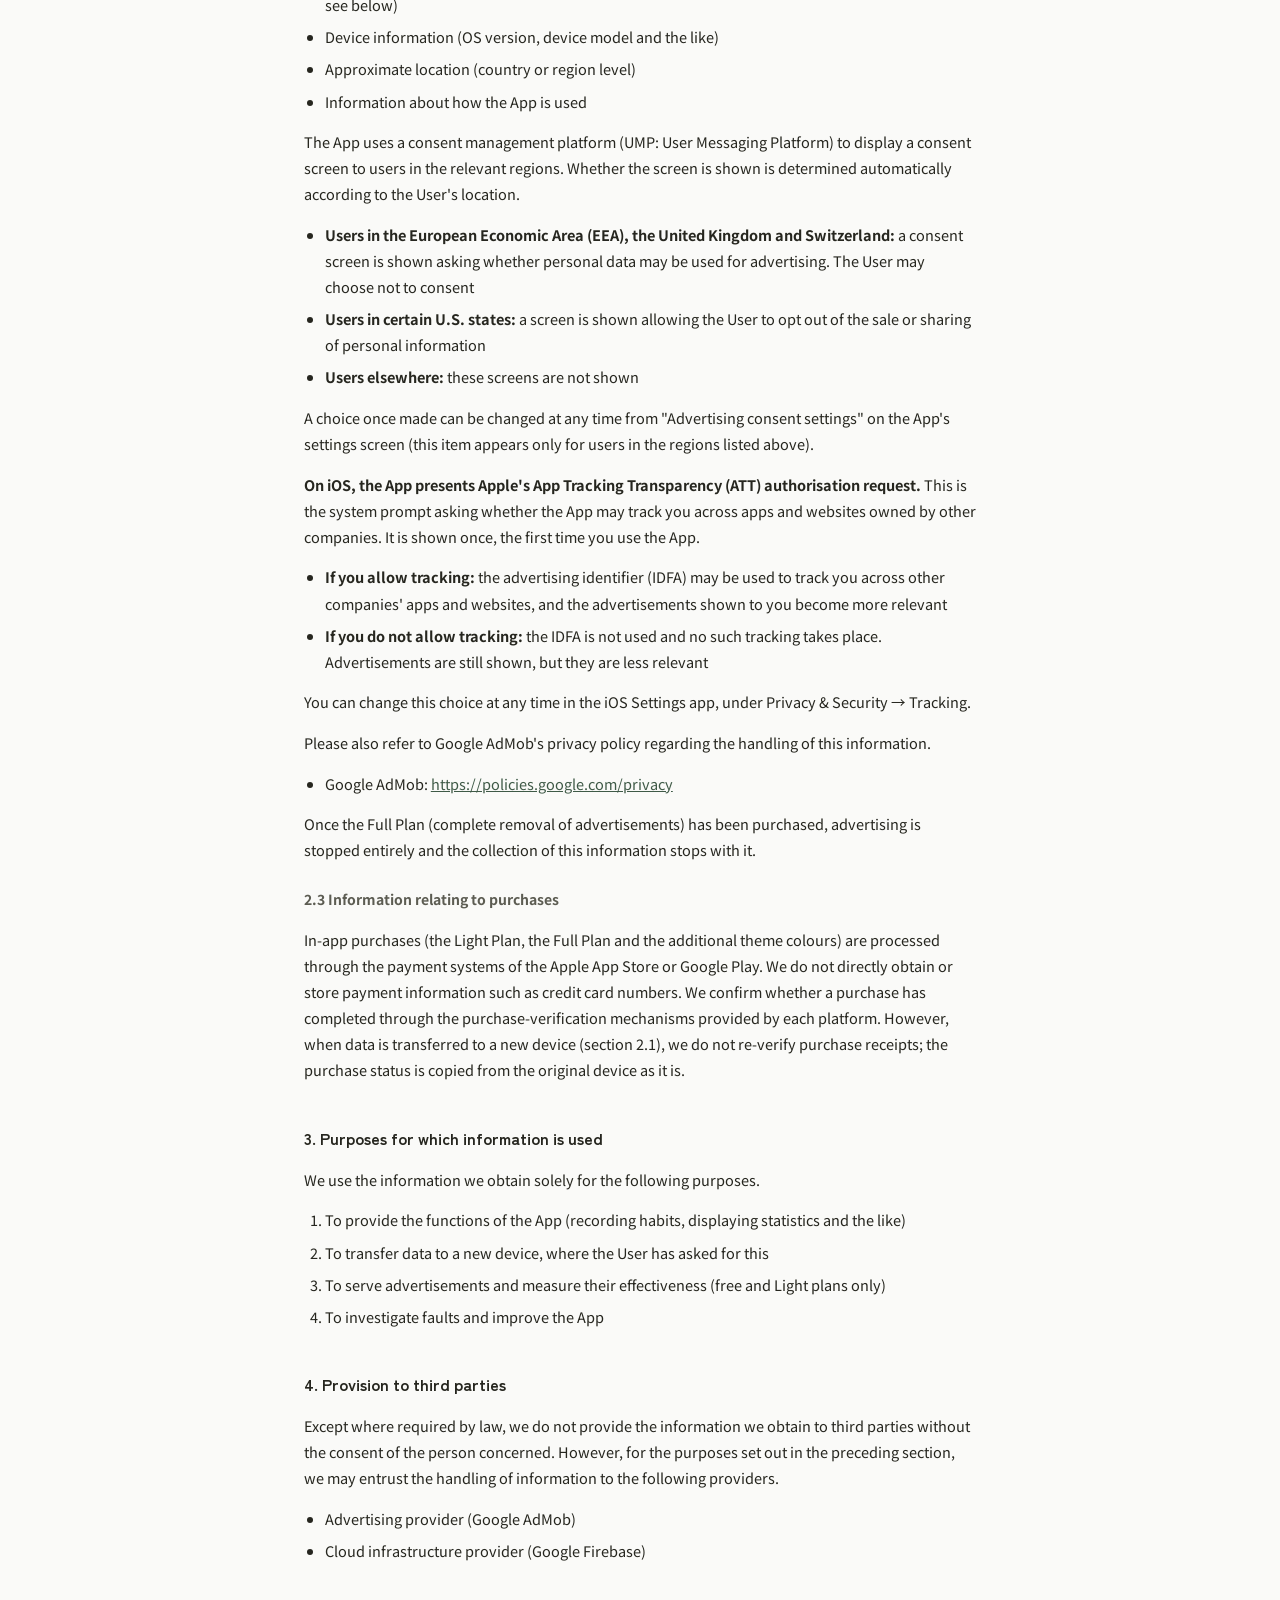
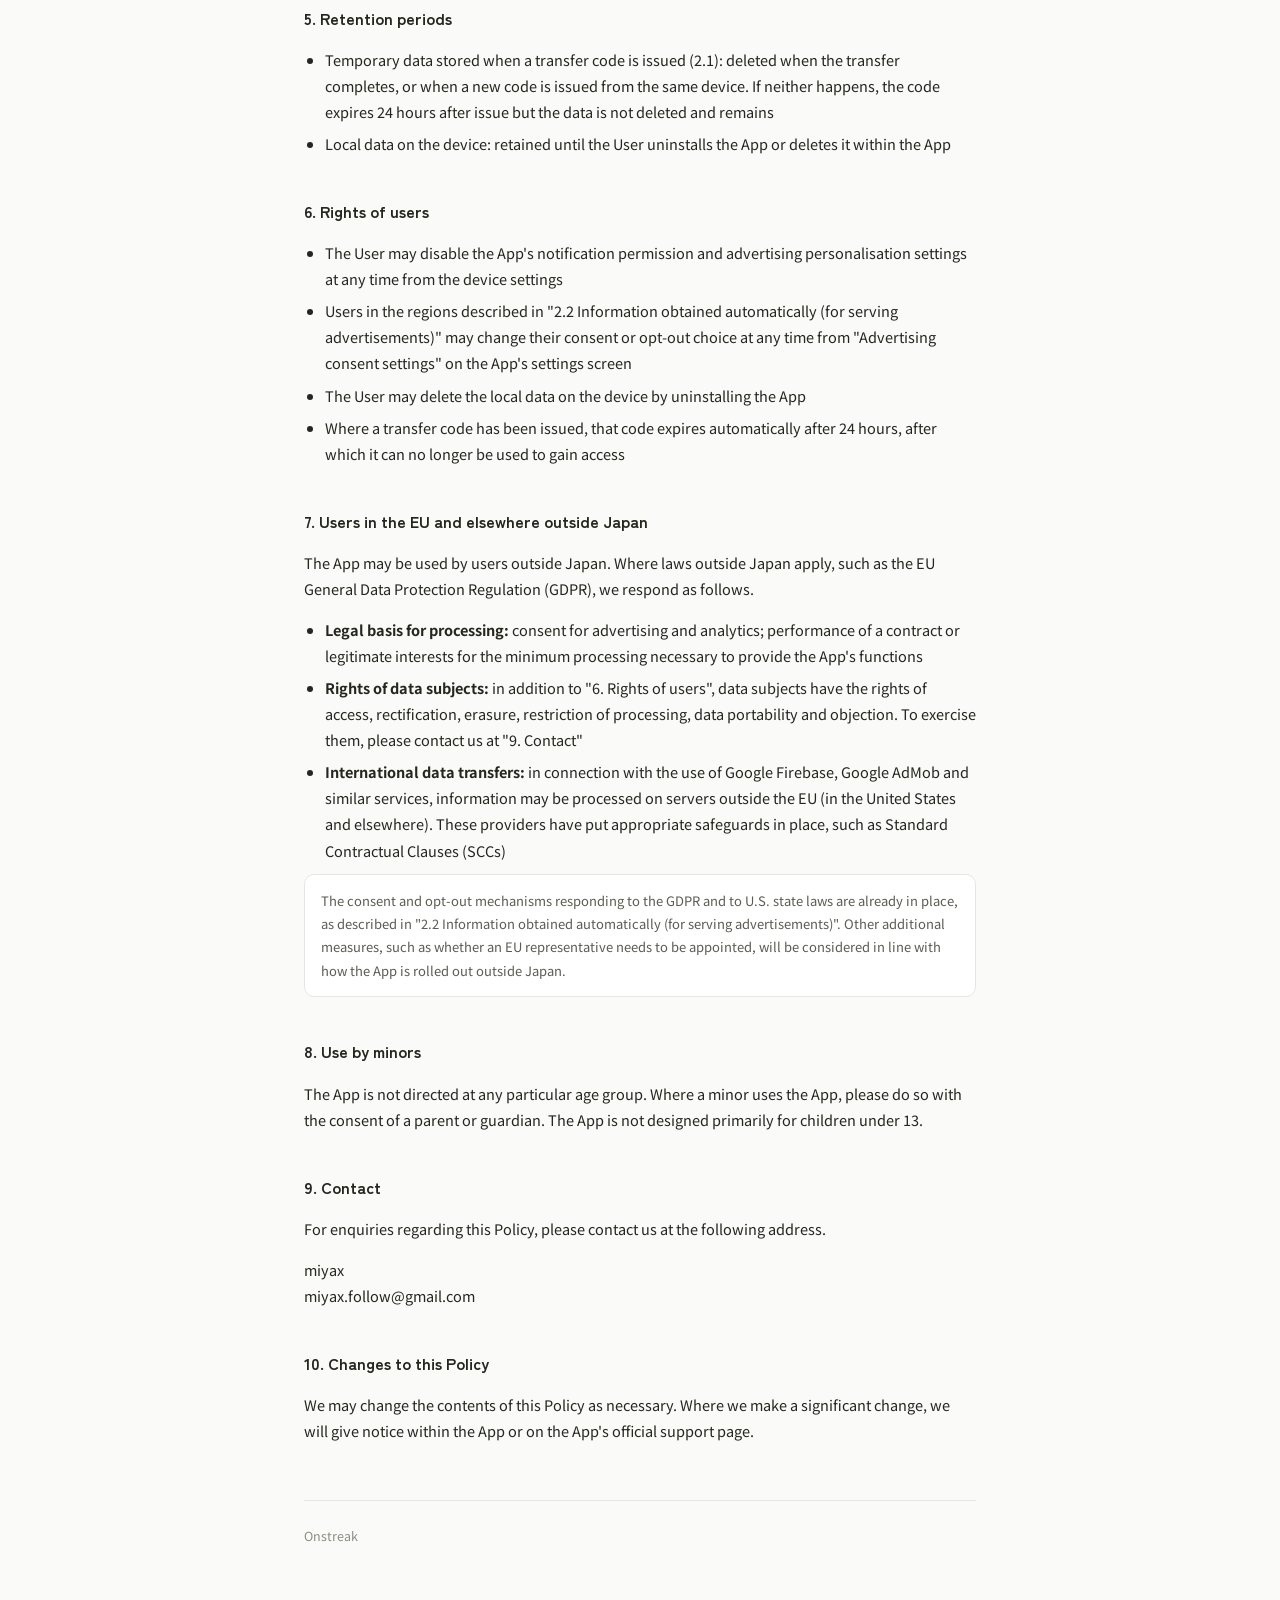
==== commit 57f33034: "プライバシーポリシー2.1:引き継ぎのデータは端末で暗号化して保存し、コードと鍵は送らないことを明記 - 「コードに紐づけて」→ 端末上で暗号化して保存。鍵はコードから端末上で作り、コードも鍵も送信し" ====
--- a/privacy-policy-en.html
+++ b/privacy-policy-en.html
@@ -15,7 +15,7 @@
   <a class="back" href="index.html">← Back to top</a>
 
   <h1>Privacy Policy</h1>
-  <div class="dates">Established: 28 August 2026　Last revised: 30 September 2026</div>
+  <div class="dates">Established: 28 August 2026　Last revised: 12 October 2026</div>
 
   <div class="note">
     <strong>This is an English translation provided for convenience.</strong>
@@ -37,13 +37,13 @@
   <h2>2. Information we obtain</h2>
 
   <h3>2.1 Data stored when a transfer code is issued (optional feature)</h3>
-  <p>Only when the User taps "Issue a code" on the settings screen do we temporarily store the following information on Firebase Firestore, associated with that code.</p>
+  <p>Only when the User taps "Issue a code" on the settings screen do we encrypt the following information on the device and temporarily store it on Firebase Firestore. The encryption key is derived from the transfer code on the device, and neither the code itself nor the key is sent. As a result, no one who does not know the transfer code, including us, can read the contents.</p>
   <ul>
     <li>Purchase status (the plan in use, and whether the additional theme colours have been purchased)</li>
     <li>Habit data (for each habit: habit name, icon, reminder time, date and time of registration, the record of days completed, current streak, personal best, the date last completed, and whether the streak is paused)</li>
     <li>App settings (theme colour, light/dark appearance, home screen decoration, the character shown and the characters unlocked, sound effects and vibration on/off, and how streaks are handled)</li>
   </ul>
-  <p>The code expires 24 hours after it is issued, after which it can no longer be used to gain access. The code and the temporary data are deleted when the transfer completes, or when a new code is issued from the same device. If neither happens, the data remains in our cloud environment after the code has expired. We do not re-verify purchase receipts; we copy the purchase status and data above as they are.</p>
+  <p>The code expires 24 hours after it is issued, after which it can no longer be used to gain access. The temporary data is deleted when the transfer completes, or when a new code is issued from the same device. If neither happens, the encrypted data remains in our cloud environment after the code has expired. We do not re-verify purchase receipts; we copy the purchase status and data above as they are.</p>
 
   <h3>2.2 Information obtained automatically (for serving advertisements)</h3>
   <p>On the free and Light plans, so that the App can be offered free of charge, we use a third-party advertising service (Google AdMob). That service may automatically obtain information such as the following in order to serve advertisements and measure their effectiveness.</p>
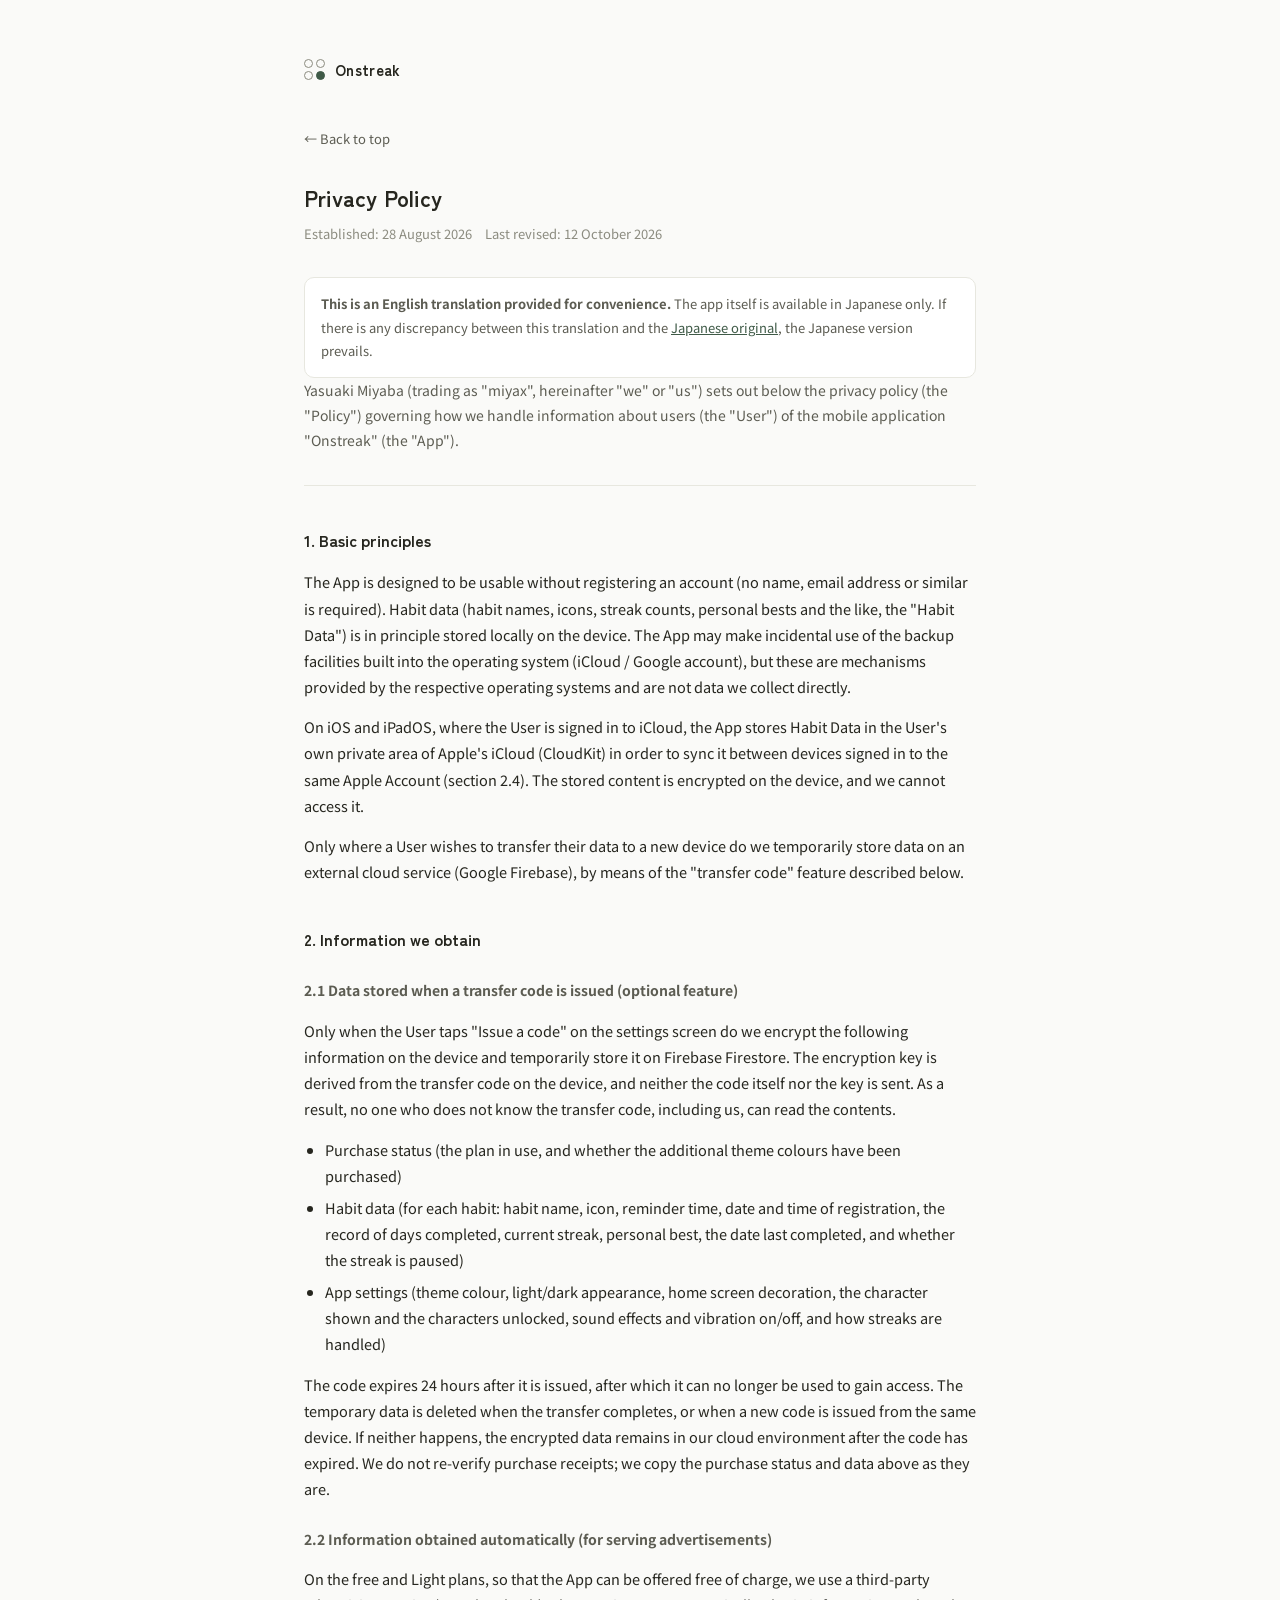
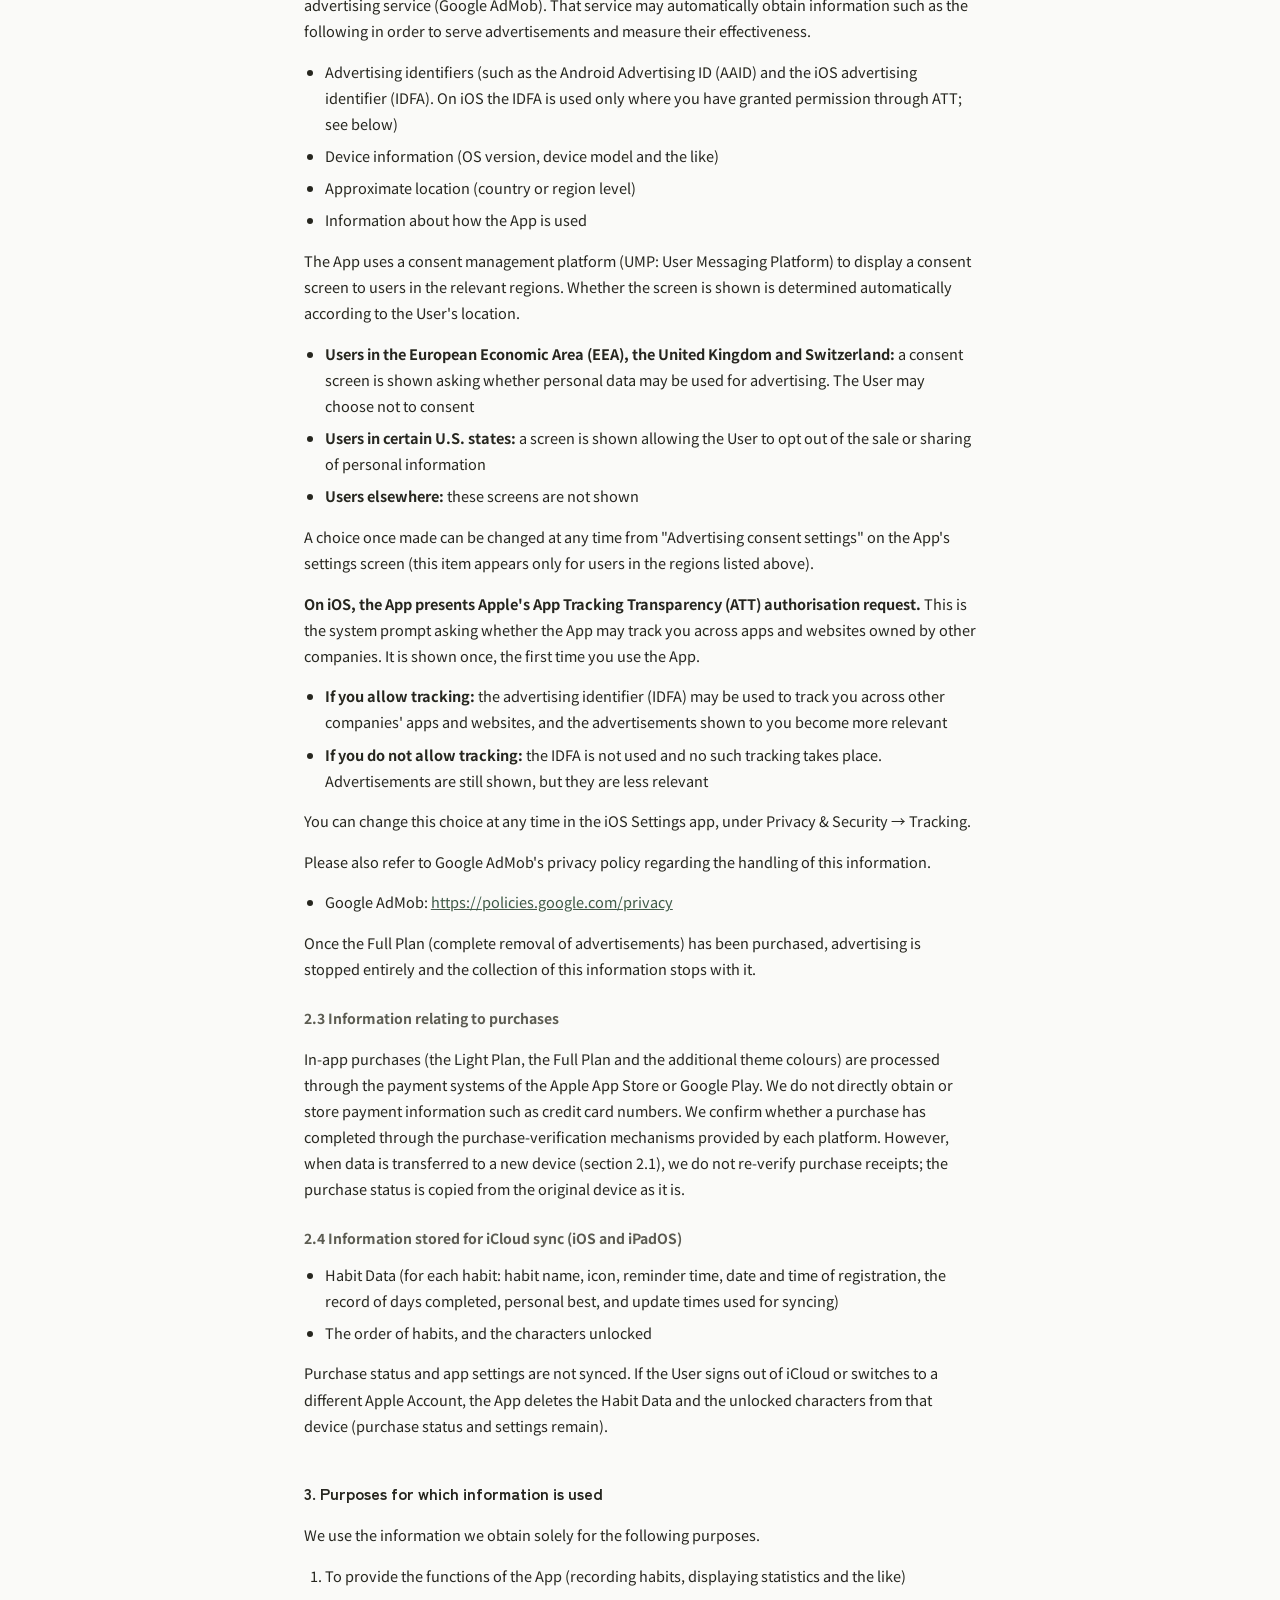
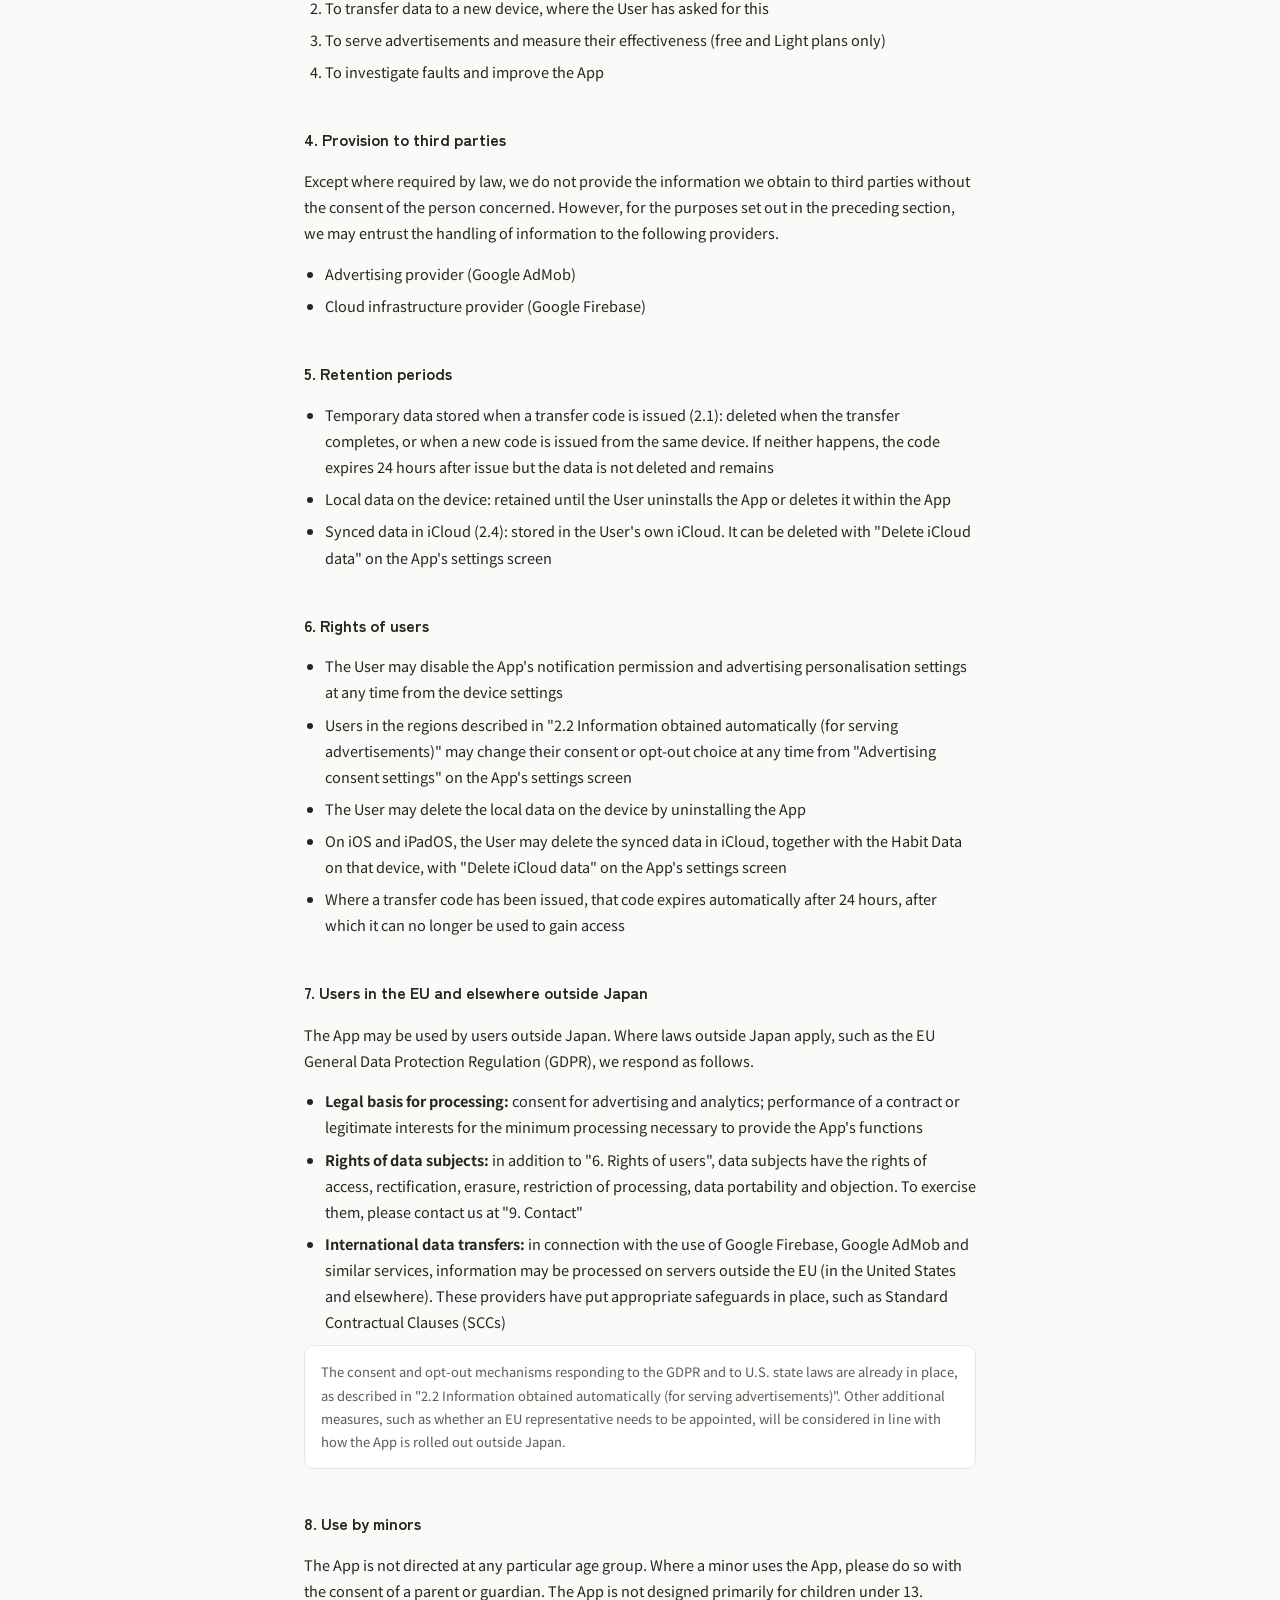
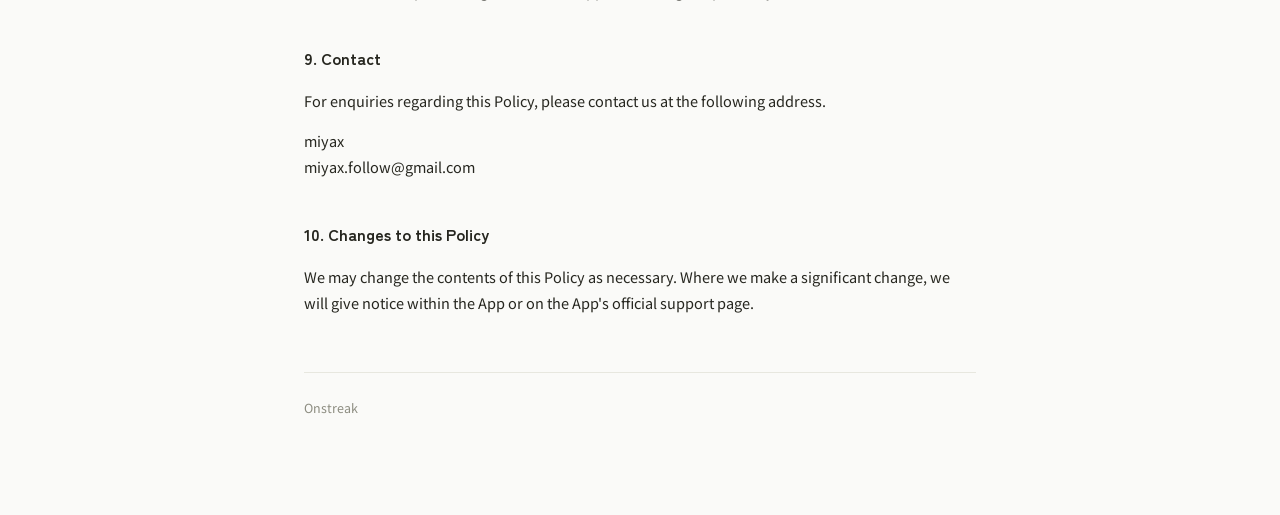
==== commit 9a0d47fc: "プライバシーポリシーと利用規約にiCloud同期を記載(⑨の前提) - 1章:iOS・iPadOSでiCloudにサインインしている場合、本人のプライベート領域に端末上で暗号化して保存し、当方はアクセ" ====
--- a/privacy-policy-en.html
+++ b/privacy-policy-en.html
@@ -32,6 +32,7 @@
 
   <h2>1. Basic principles</h2>
   <p>The App is designed to be usable without registering an account (no name, email address or similar is required). Habit data (habit names, icons, streak counts, personal bests and the like, the "Habit Data") is in principle stored locally on the device. The App may make incidental use of the backup facilities built into the operating system (iCloud / Google account), but these are mechanisms provided by the respective operating systems and are not data we collect directly.</p>
+  <p>On iOS and iPadOS, where the User is signed in to iCloud, the App stores Habit Data in the User's own private area of Apple's iCloud (CloudKit) in order to sync it between devices signed in to the same Apple Account (section 2.4). The stored content is encrypted on the device, and we cannot access it.</p>
   <p>Only where a User wishes to transfer their data to a new device do we temporarily store data on an external cloud service (Google Firebase), by means of the "transfer code" feature described below.</p>
 
   <h2>2. Information we obtain</h2>
@@ -75,6 +76,13 @@
   <h3>2.3 Information relating to purchases</h3>
   <p>In-app purchases (the Light Plan, the Full Plan and the additional theme colours) are processed through the payment systems of the Apple App Store or Google Play. We do not directly obtain or store payment information such as credit card numbers. We confirm whether a purchase has completed through the purchase-verification mechanisms provided by each platform. However, when data is transferred to a new device (section 2.1), we do not re-verify purchase receipts; the purchase status is copied from the original device as it is.</p>
 
+  <h3>2.4 Information stored for iCloud sync (iOS and iPadOS)</h3>
+  <ul>
+    <li>Habit Data (for each habit: habit name, icon, reminder time, date and time of registration, the record of days completed, personal best, and update times used for syncing)</li>
+    <li>The order of habits, and the characters unlocked</li>
+  </ul>
+  <p>Purchase status and app settings are not synced. If the User signs out of iCloud or switches to a different Apple Account, the App deletes the Habit Data and the unlocked characters from that device (purchase status and settings remain).</p>
+
   <h2>3. Purposes for which information is used</h2>
   <p>We use the information we obtain solely for the following purposes.</p>
   <ol>
@@ -95,6 +103,7 @@
   <ul>
     <li>Temporary data stored when a transfer code is issued (2.1): deleted when the transfer completes, or when a new code is issued from the same device. If neither happens, the code expires 24 hours after issue but the data is not deleted and remains</li>
     <li>Local data on the device: retained until the User uninstalls the App or deletes it within the App</li>
+    <li>Synced data in iCloud (2.4): stored in the User's own iCloud. It can be deleted with "Delete iCloud data" on the App's settings screen</li>
   </ul>
 
   <h2>6. Rights of users</h2>
@@ -102,6 +111,7 @@
     <li>The User may disable the App's notification permission and advertising personalisation settings at any time from the device settings</li>
     <li>Users in the regions described in "2.2 Information obtained automatically (for serving advertisements)" may change their consent or opt-out choice at any time from "Advertising consent settings" on the App's settings screen</li>
     <li>The User may delete the local data on the device by uninstalling the App</li>
+    <li>On iOS and iPadOS, the User may delete the synced data in iCloud, together with the Habit Data on that device, with "Delete iCloud data" on the App's settings screen</li>
     <li>Where a transfer code has been issued, that code expires automatically after 24 hours, after which it can no longer be used to gain access</li>
   </ul>
 
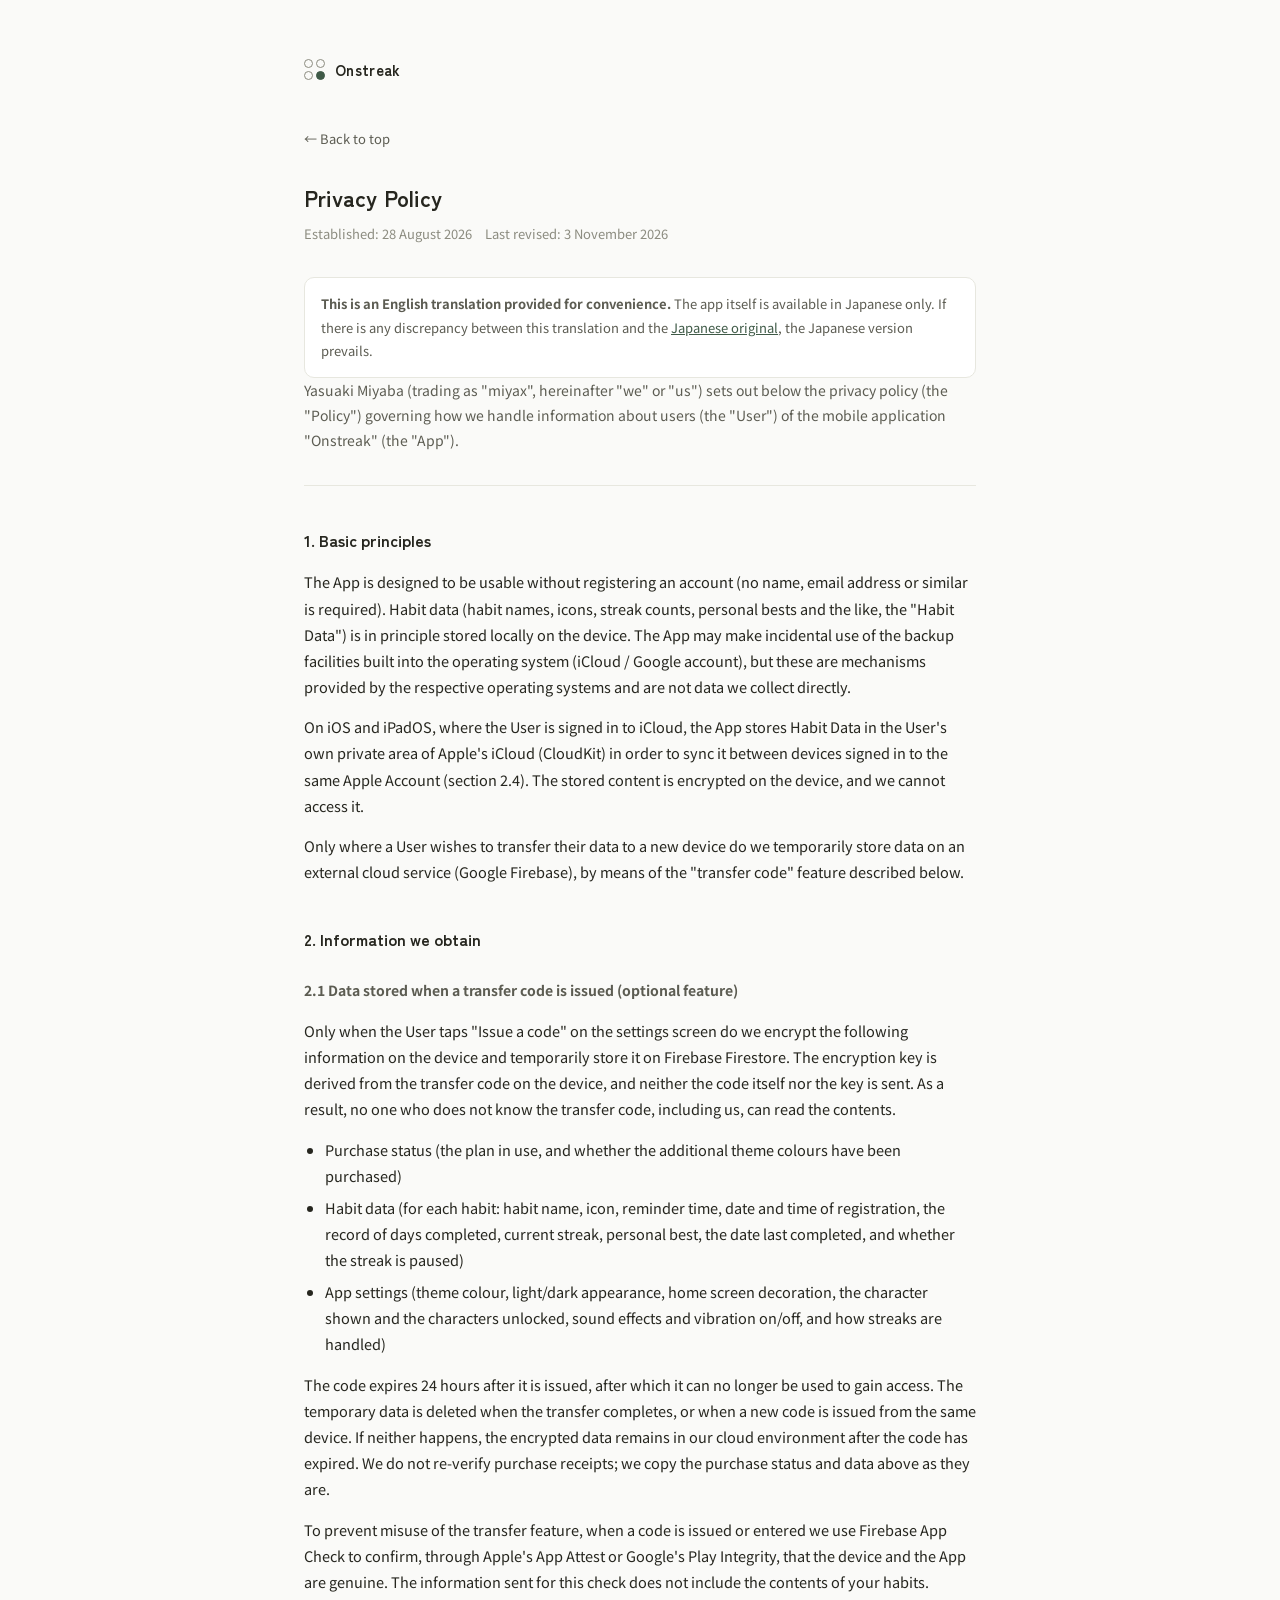
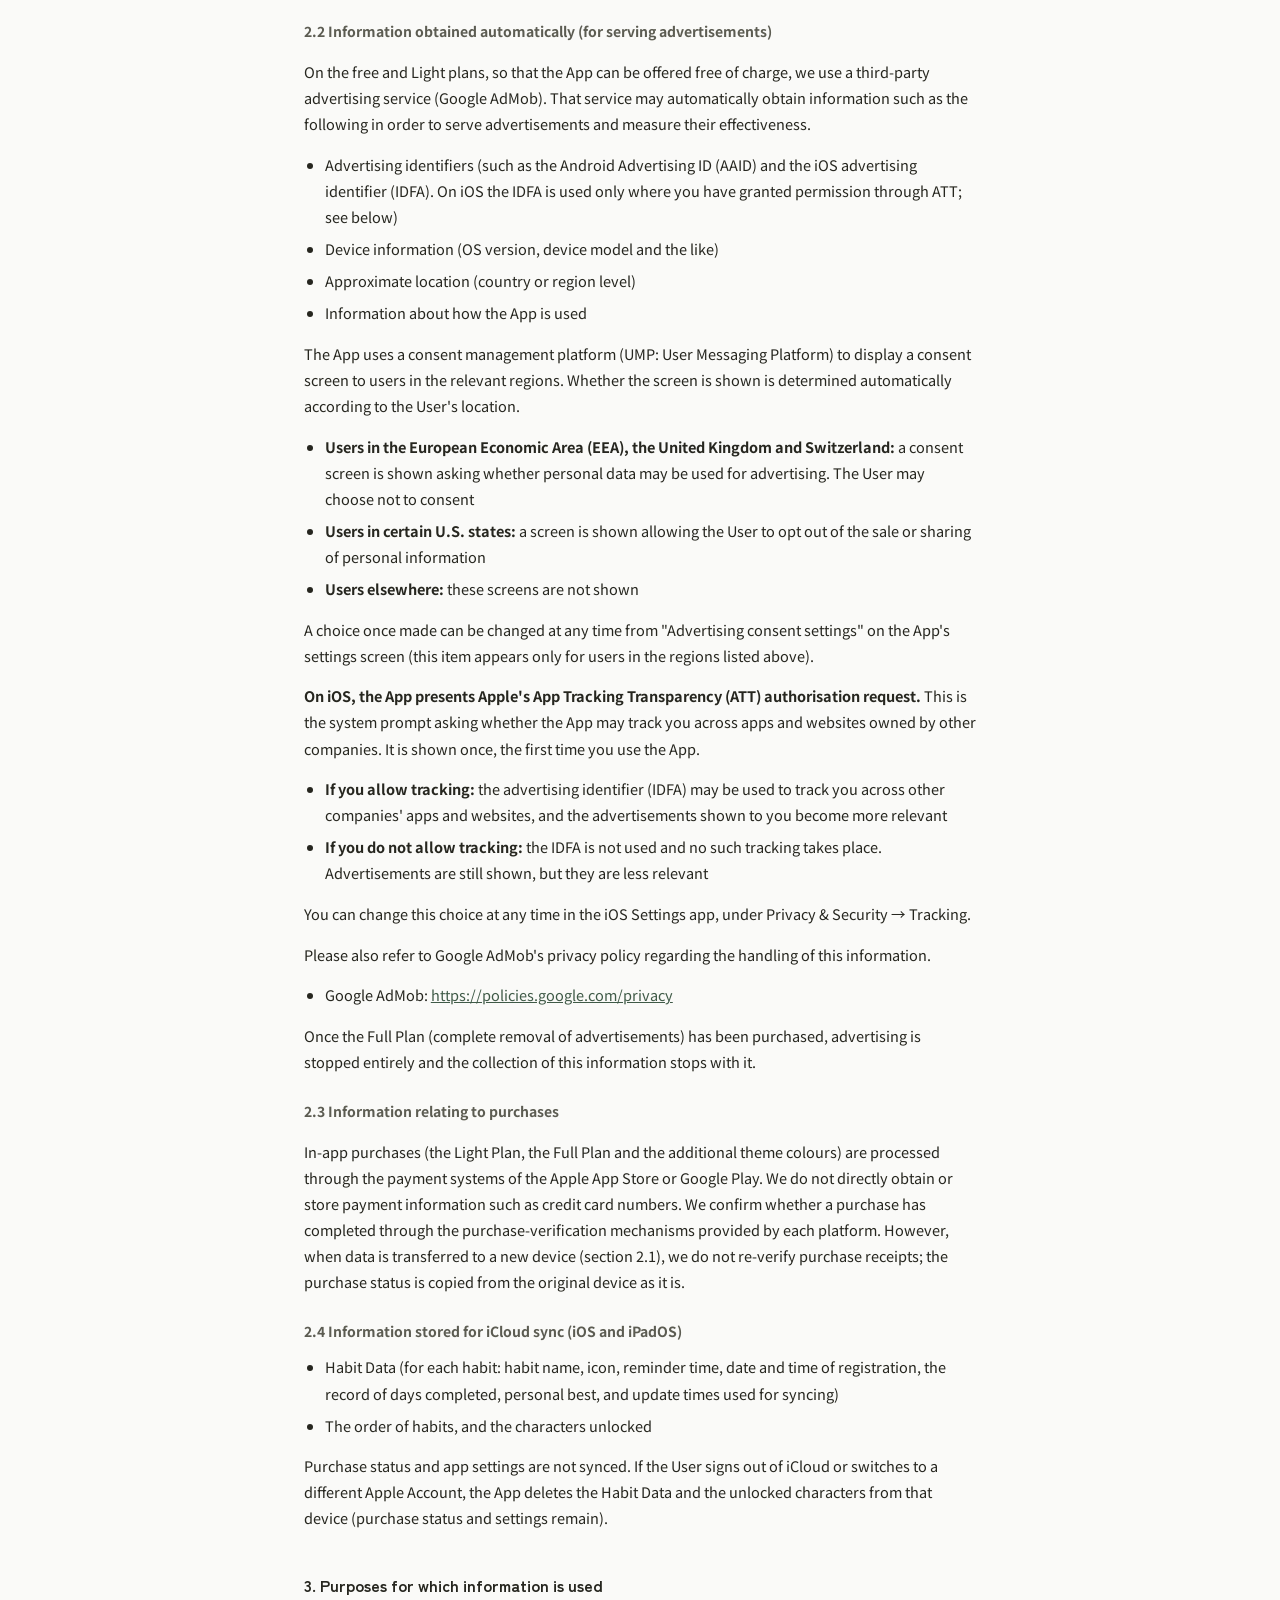
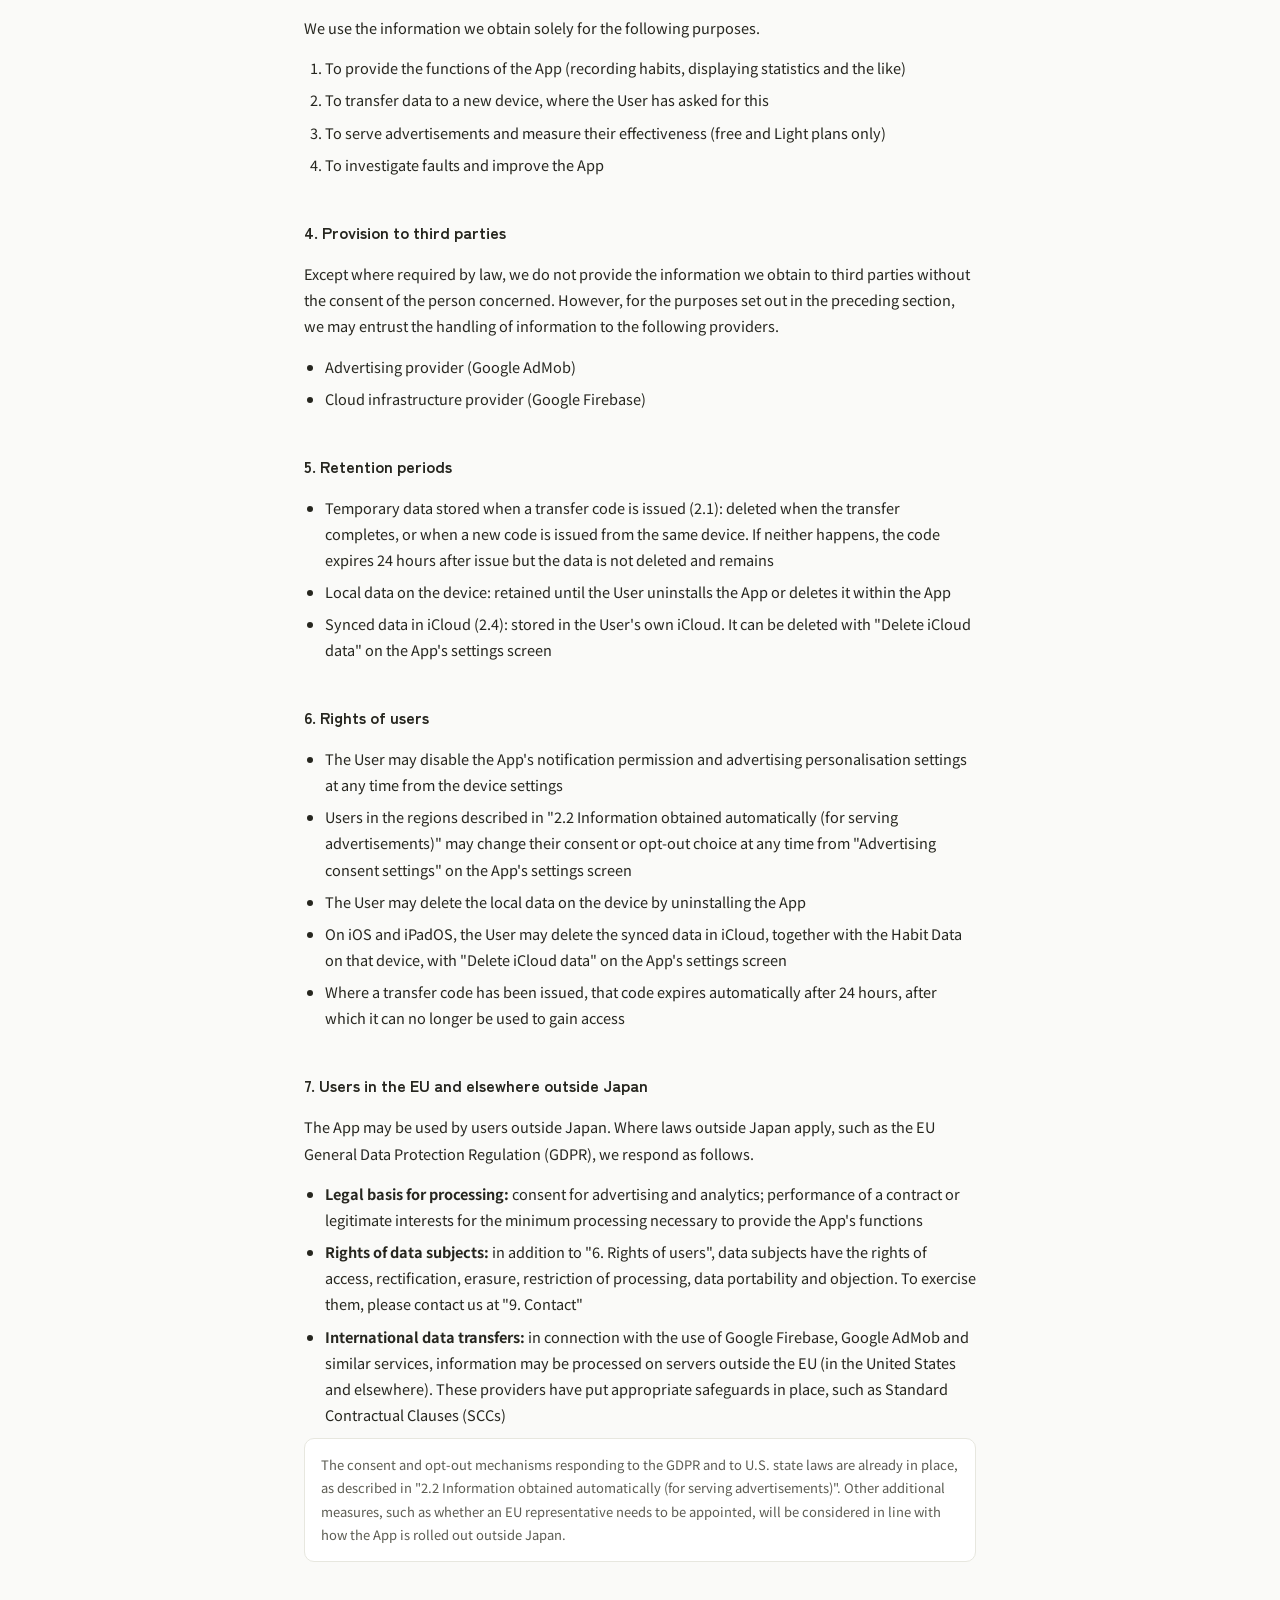
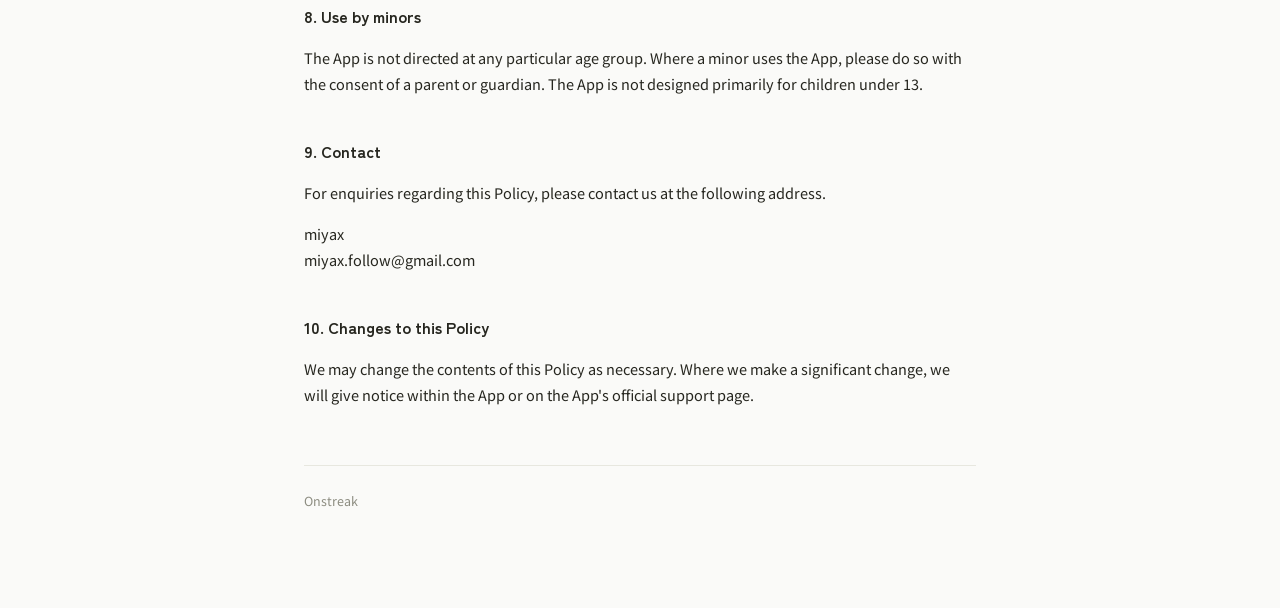
==== commit 1bdf9b6a: "プライバシーポリシー2.1:引き継ぎの不正利用防止にApp Check(App Attest/Play Integrity)で端末とアプリを確認することを記載 Co-Authored-By: Clau" ====
--- a/privacy-policy-en.html
+++ b/privacy-policy-en.html
@@ -15,7 +15,7 @@
   <a class="back" href="index.html">← Back to top</a>
 
   <h1>Privacy Policy</h1>
-  <div class="dates">Established: 28 August 2026　Last revised: 12 October 2026</div>
+  <div class="dates">Established: 28 August 2026　Last revised: 3 November 2026</div>
 
   <div class="note">
     <strong>This is an English translation provided for convenience.</strong>
@@ -45,6 +45,7 @@
     <li>App settings (theme colour, light/dark appearance, home screen decoration, the character shown and the characters unlocked, sound effects and vibration on/off, and how streaks are handled)</li>
   </ul>
   <p>The code expires 24 hours after it is issued, after which it can no longer be used to gain access. The temporary data is deleted when the transfer completes, or when a new code is issued from the same device. If neither happens, the encrypted data remains in our cloud environment after the code has expired. We do not re-verify purchase receipts; we copy the purchase status and data above as they are.</p>
+  <p>To prevent misuse of the transfer feature, when a code is issued or entered we use Firebase App Check to confirm, through Apple's App Attest or Google's Play Integrity, that the device and the App are genuine. The information sent for this check does not include the contents of your habits.</p>
 
   <h3>2.2 Information obtained automatically (for serving advertisements)</h3>
   <p>On the free and Light plans, so that the App can be offered free of charge, we use a third-party advertising service (Google AdMob). That service may automatically obtain information such as the following in order to serve advertisements and measure their effectiveness.</p>
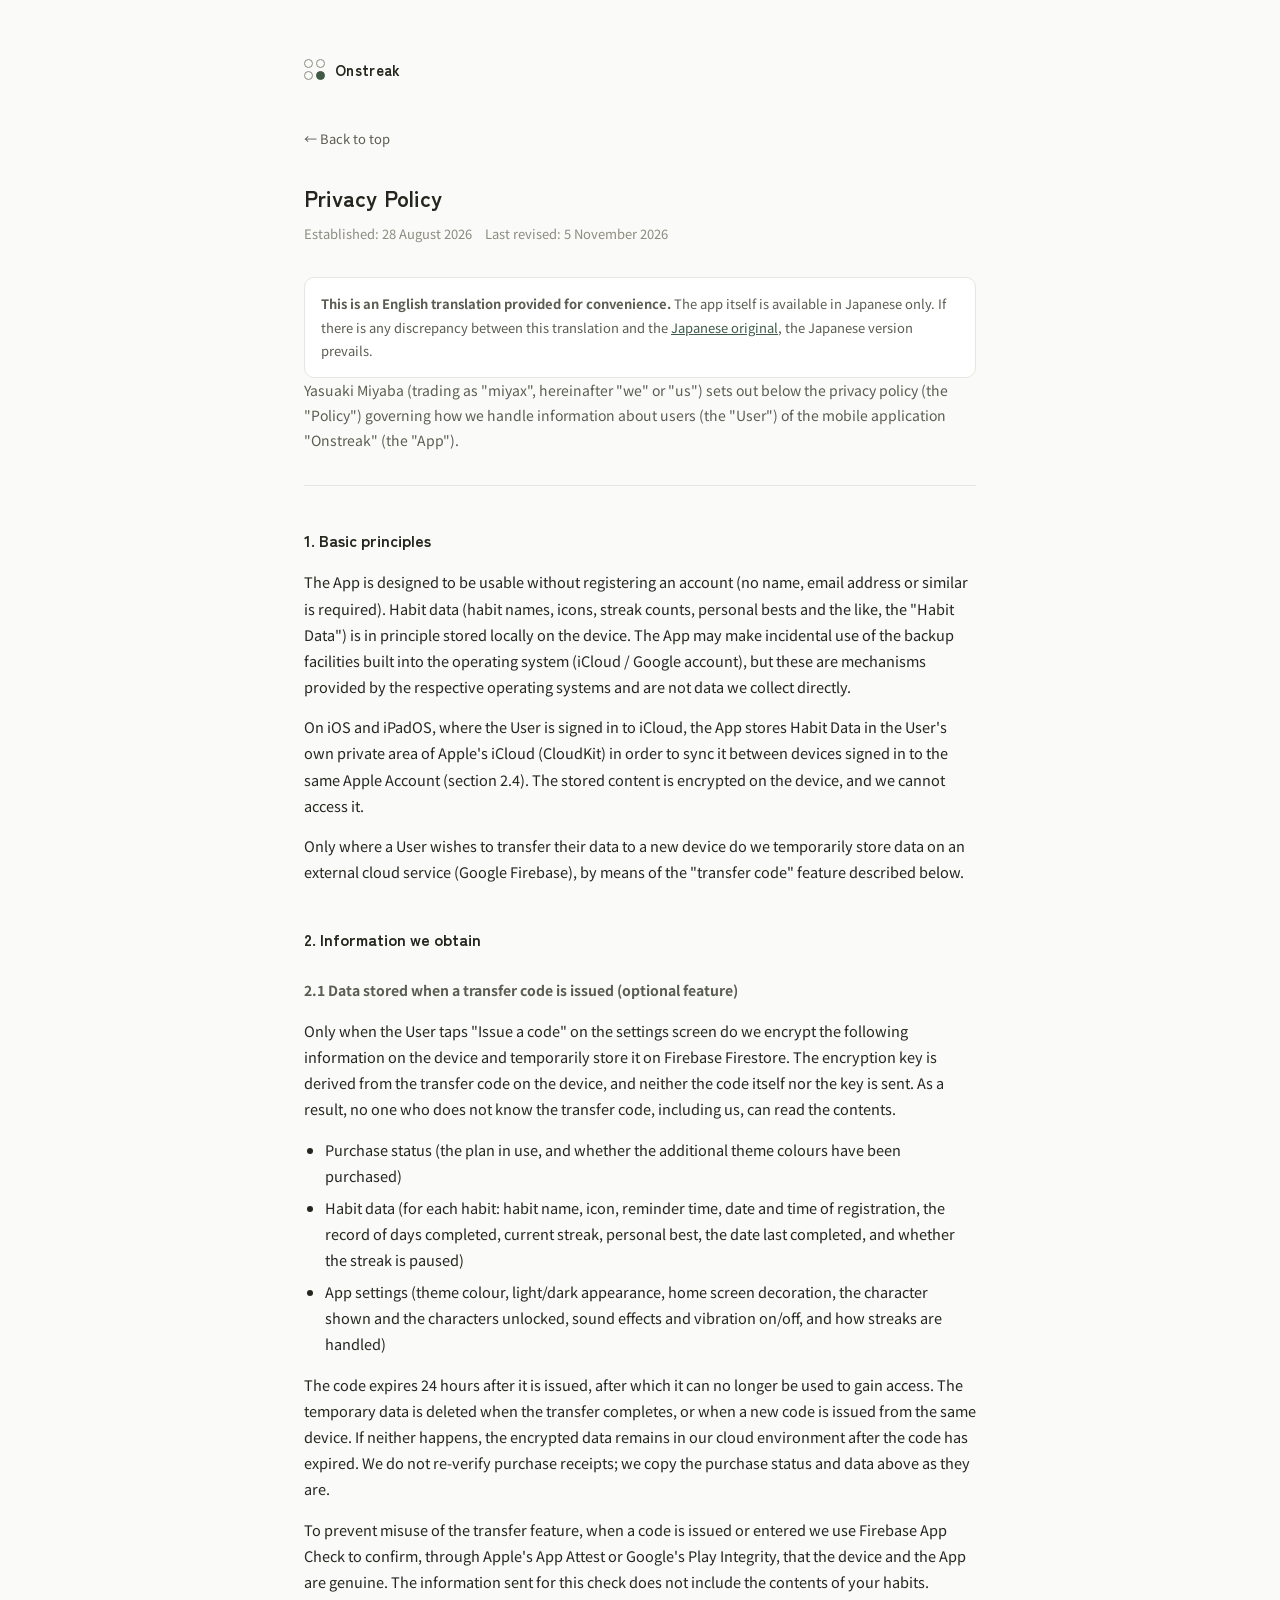
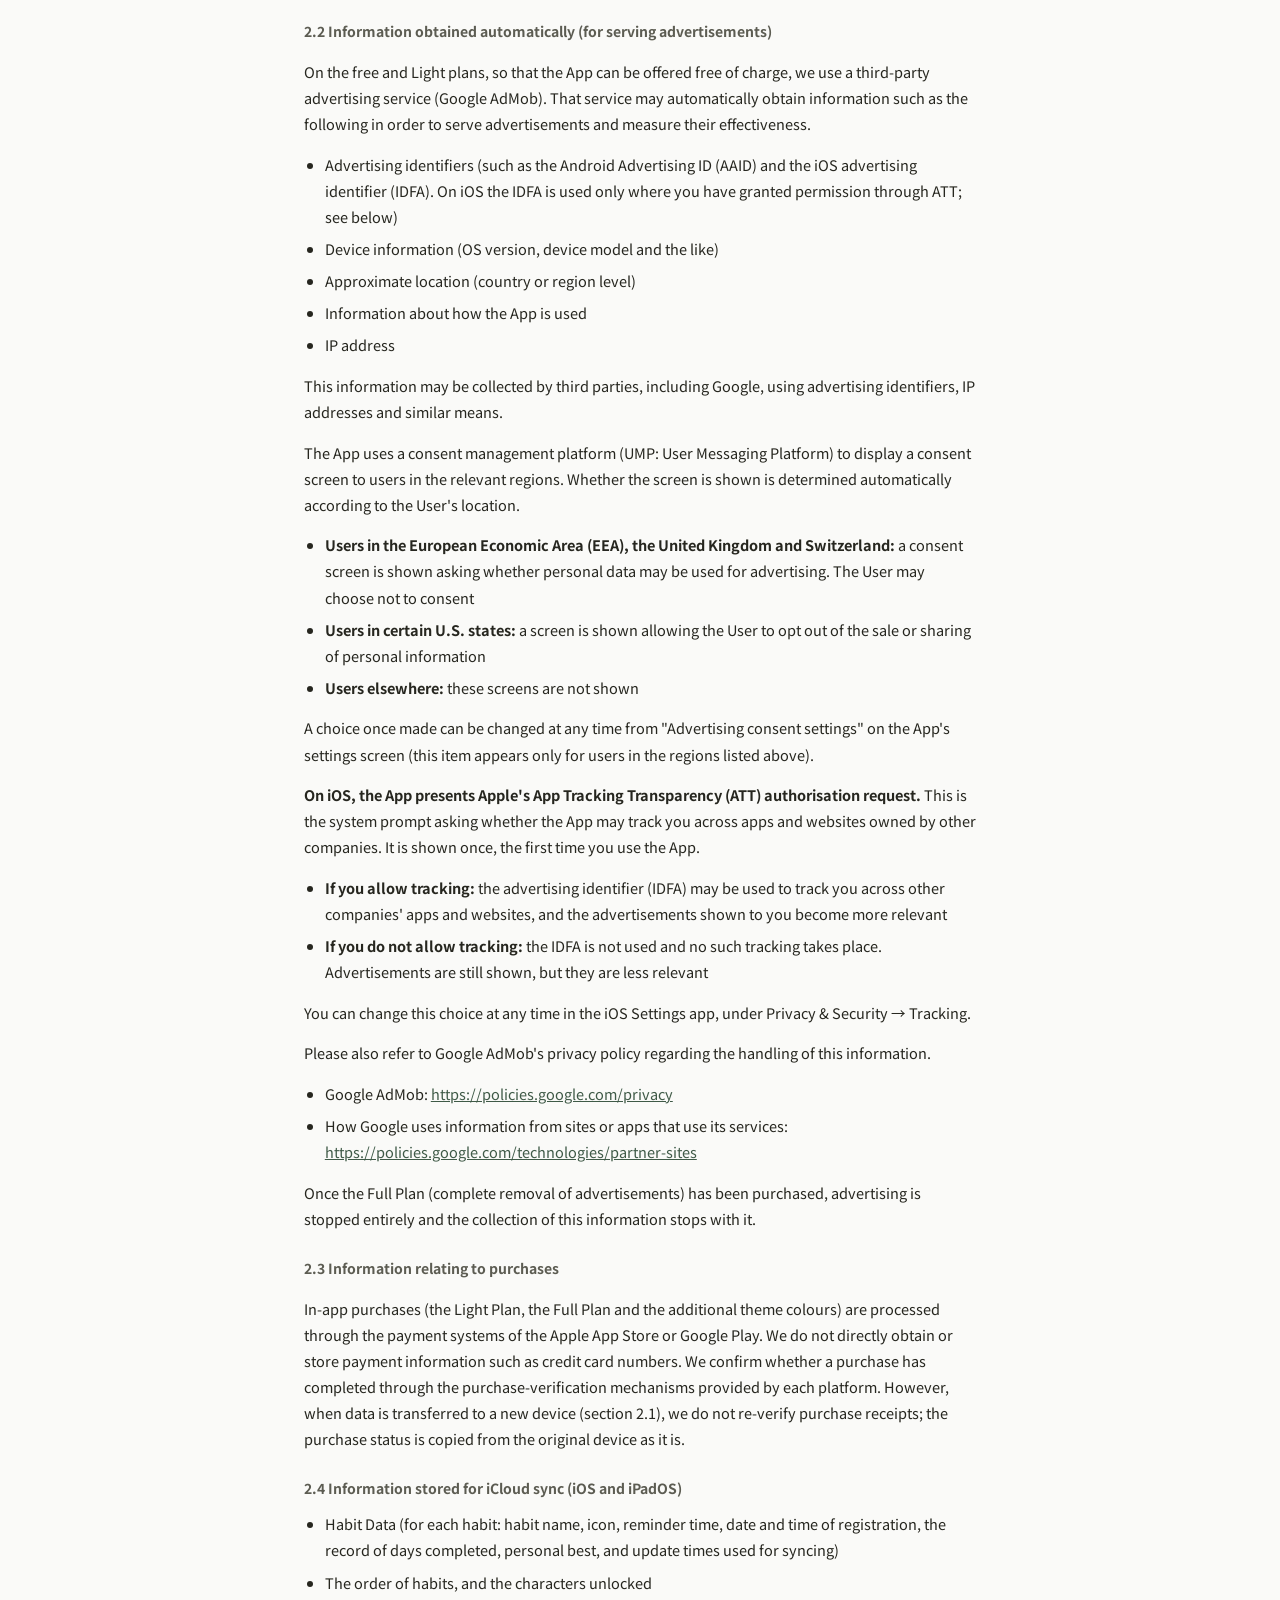
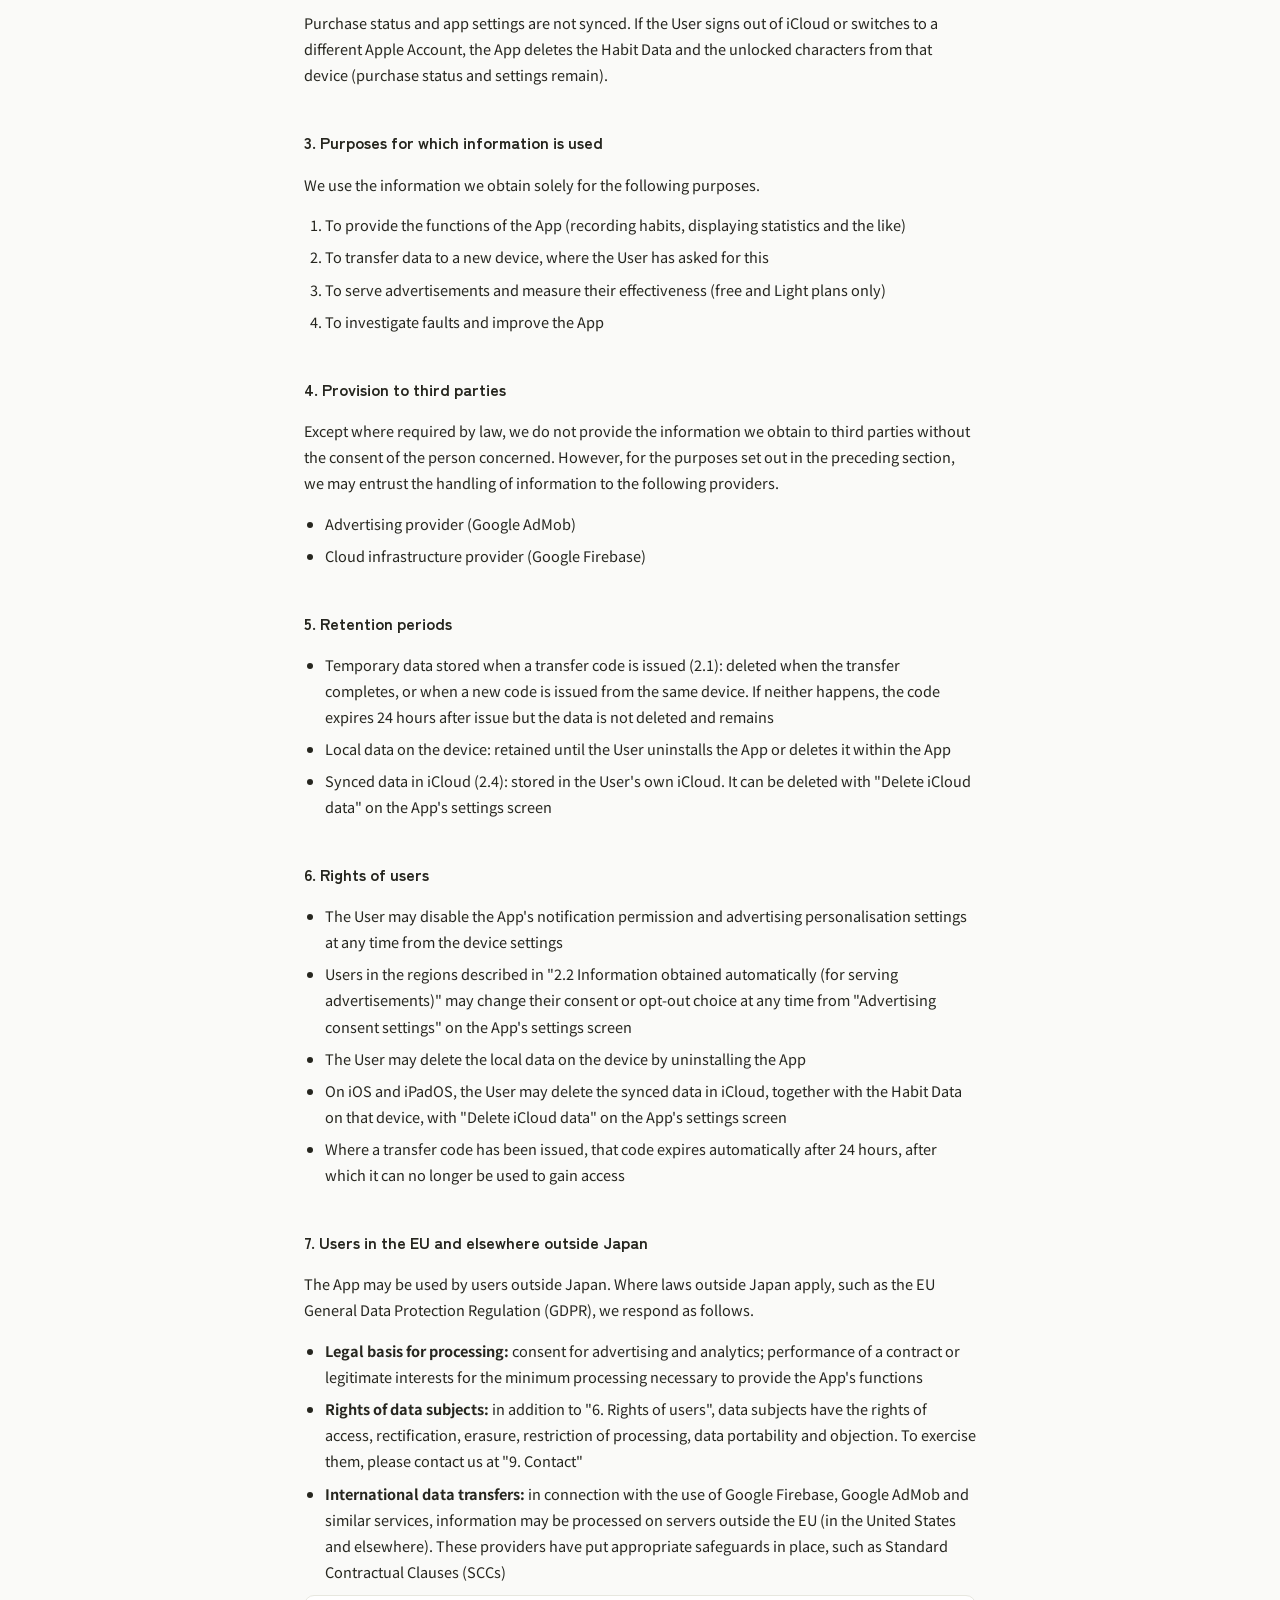
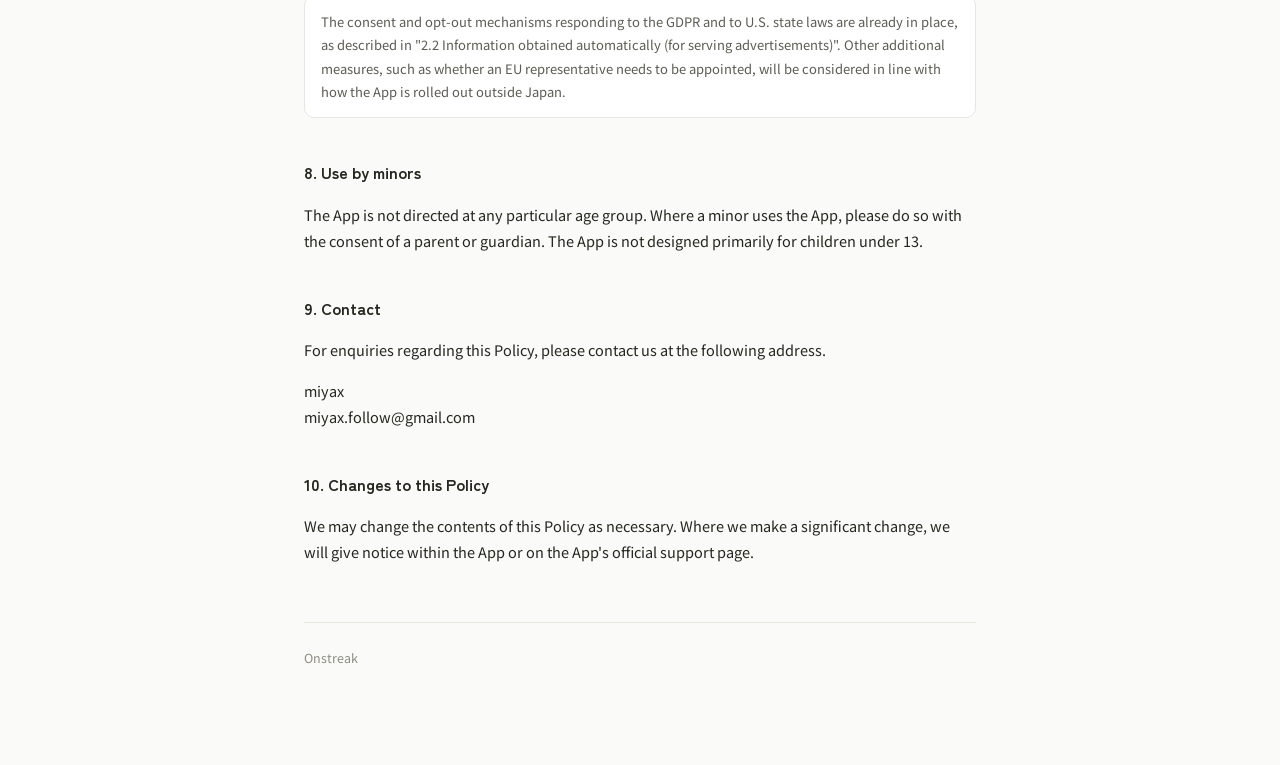
==== commit d9695405: "プライバシーポリシー2.2:AdMobの開示要件に合わせ、IPアドレス・第三者による取得・Googleのデータ使用ページへのリンクを追記 Co-Authored-By: Claude Opus 5.5" ====
--- a/privacy-policy-en.html
+++ b/privacy-policy-en.html
@@ -15,7 +15,7 @@
   <a class="back" href="index.html">← Back to top</a>
 
   <h1>Privacy Policy</h1>
-  <div class="dates">Established: 28 August 2026　Last revised: 3 November 2026</div>
+  <div class="dates">Established: 28 August 2026　Last revised: 5 November 2026</div>
 
   <div class="note">
     <strong>This is an English translation provided for convenience.</strong>
@@ -54,7 +54,9 @@
     <li>Device information (OS version, device model and the like)</li>
     <li>Approximate location (country or region level)</li>
     <li>Information about how the App is used</li>
+    <li>IP address</li>
   </ul>
+  <p>This information may be collected by third parties, including Google, using advertising identifiers, IP addresses and similar means.</p>
   <p>The App uses a consent management platform (UMP: User Messaging Platform) to display a consent screen to users in the relevant regions. Whether the screen is shown is determined automatically according to the User's location.</p>
   <ul>
     <li><strong>Users in the European Economic Area (EEA), the United Kingdom and Switzerland:</strong> a consent screen is shown asking whether personal data may be used for advertising. The User may choose not to consent</li>
@@ -71,6 +73,7 @@
   <p>Please also refer to Google AdMob's privacy policy regarding the handling of this information.</p>
   <ul>
     <li>Google AdMob: <a href="https://policies.google.com/privacy" target="_blank" rel="noopener">https://policies.google.com/privacy</a></li>
+    <li>How Google uses information from sites or apps that use its services: <a href="https://policies.google.com/technologies/partner-sites" target="_blank" rel="noopener">https://policies.google.com/technologies/partner-sites</a></li>
   </ul>
   <p>Once the Full Plan (complete removal of advertisements) has been purchased, advertising is stopped entirely and the collection of this information stops with it.</p>
 
